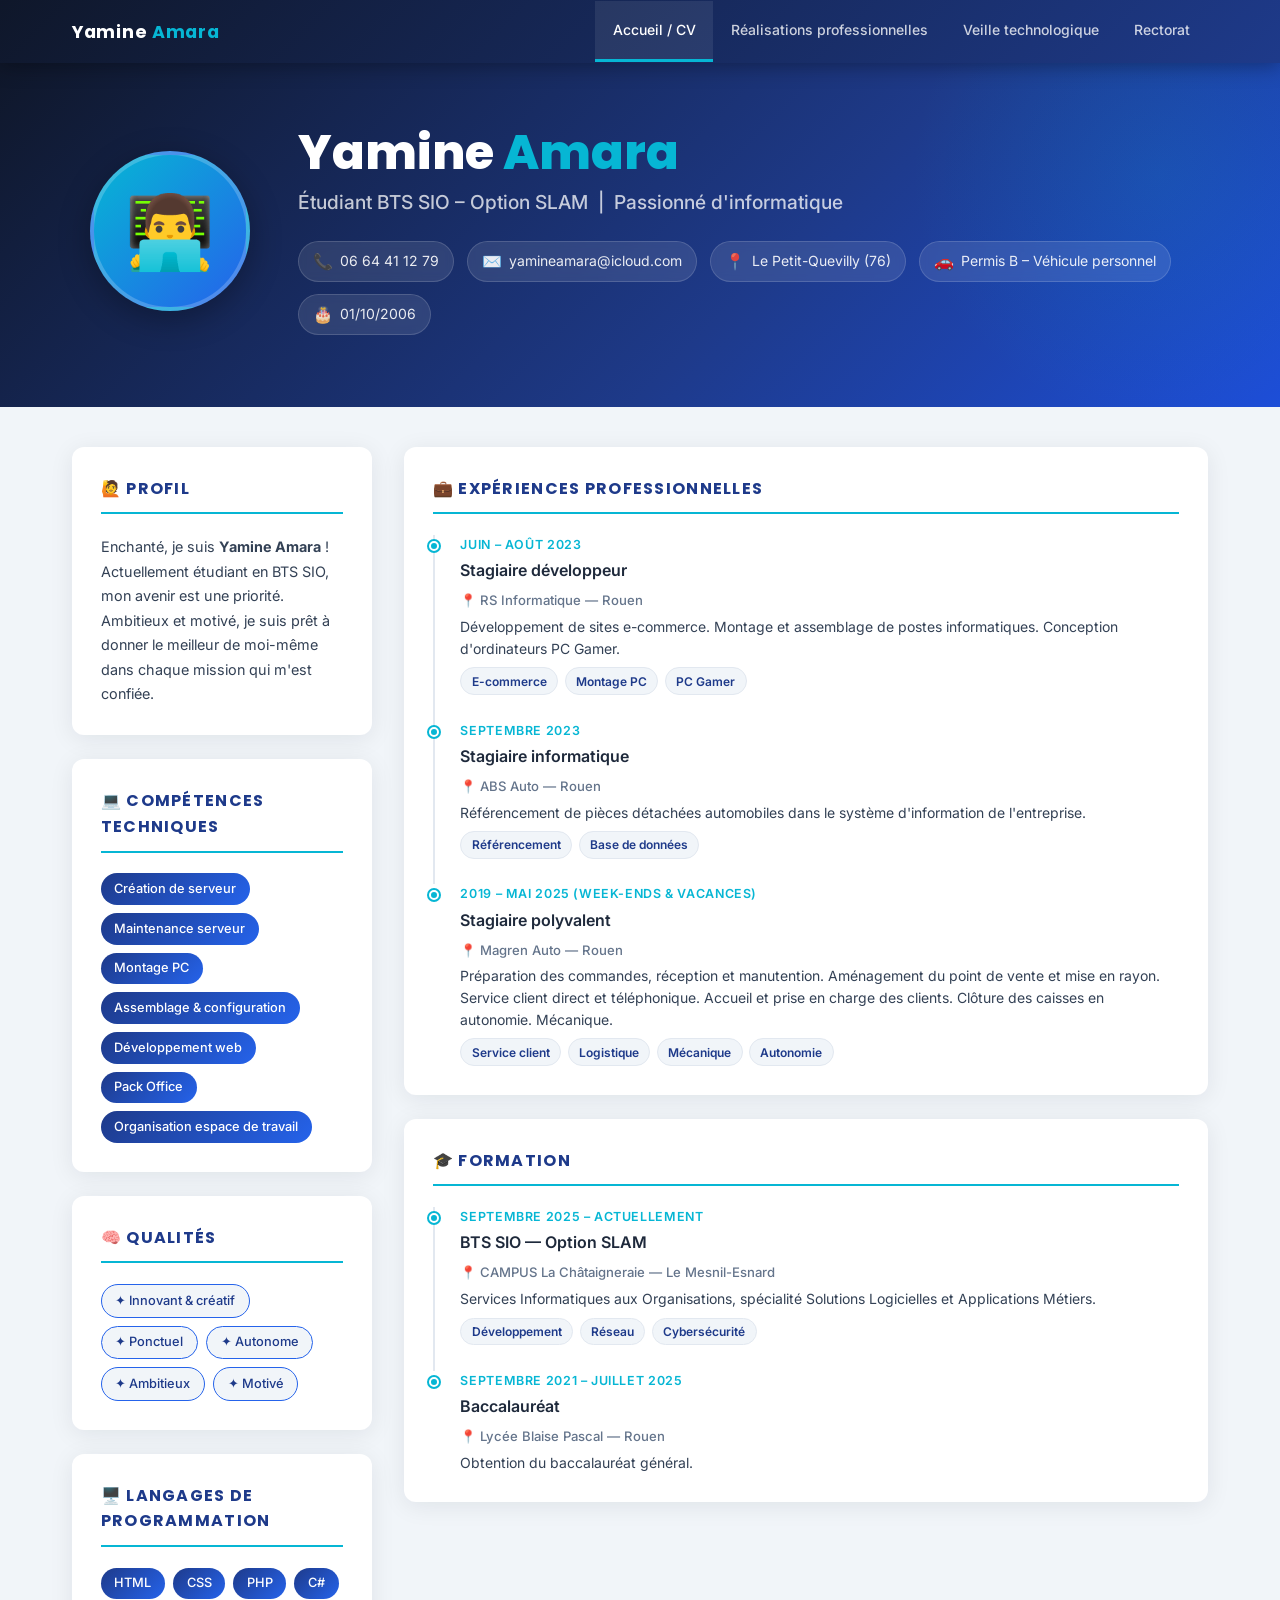
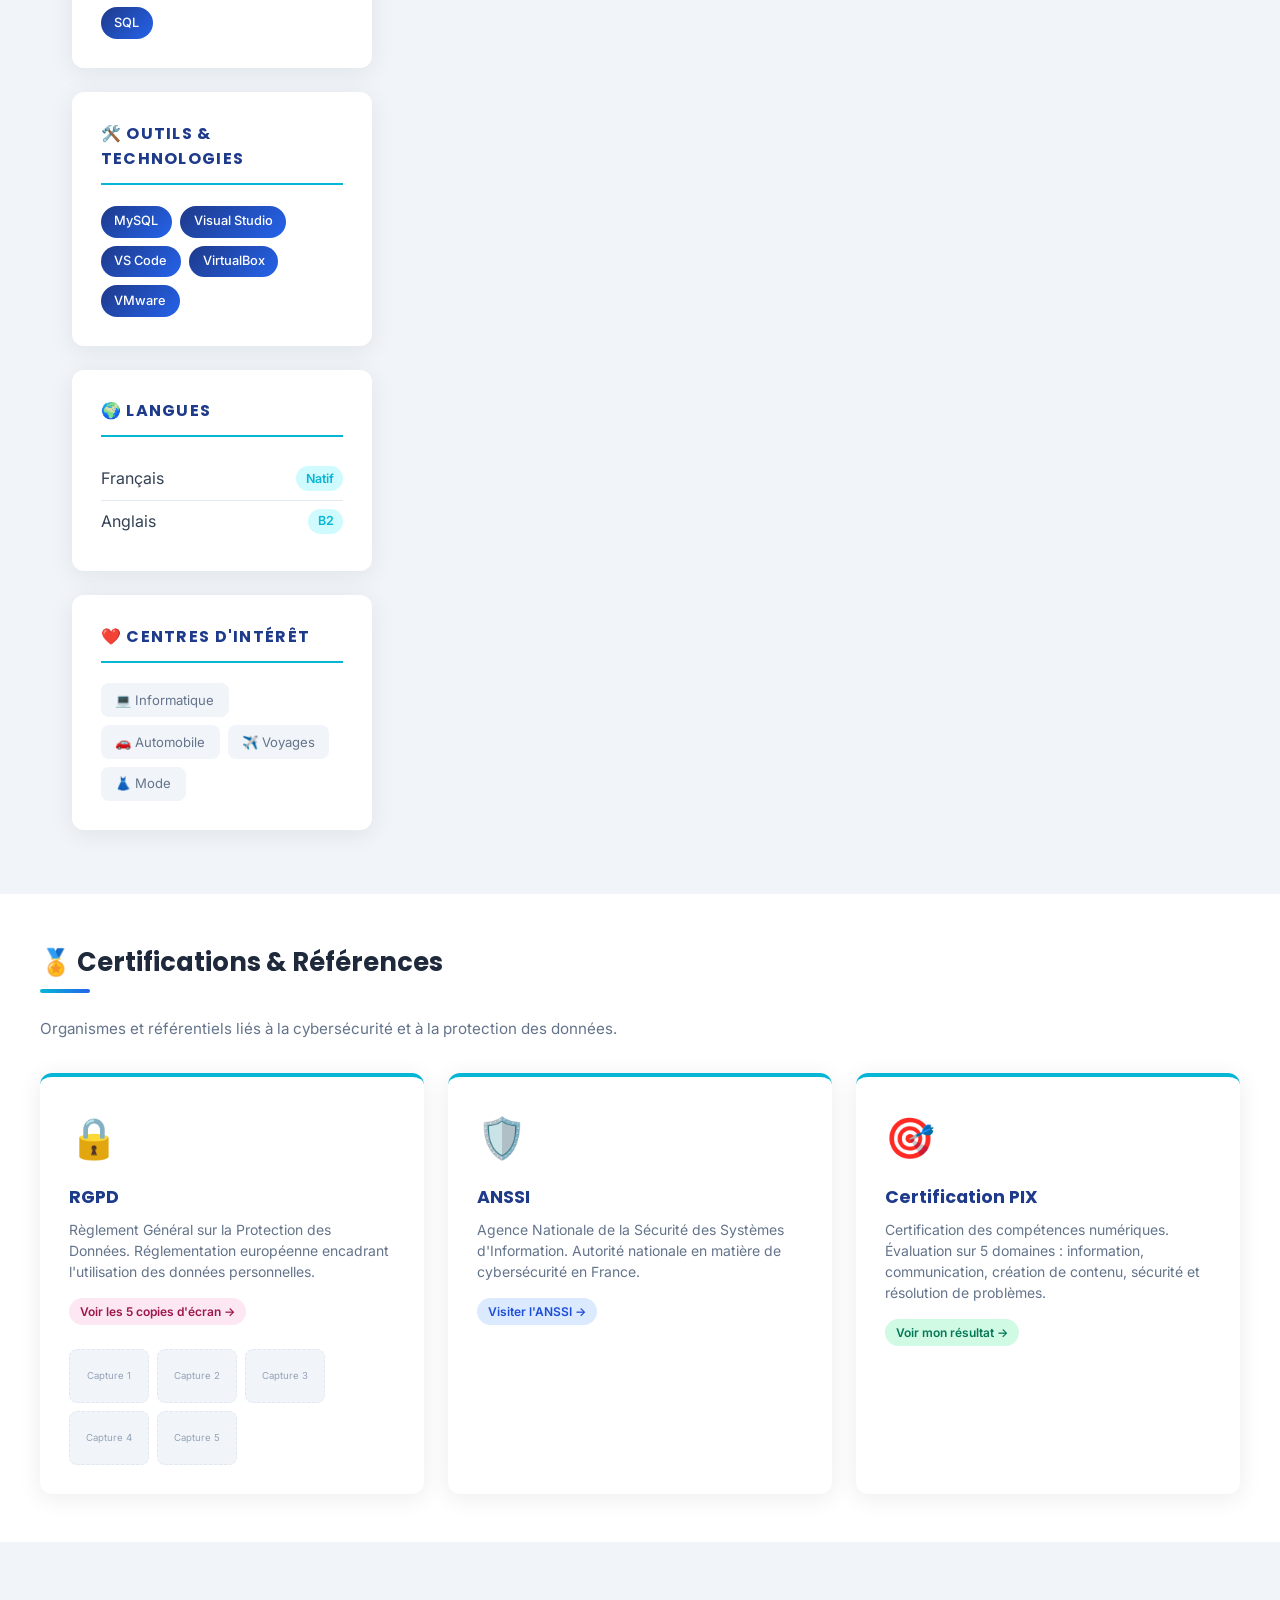
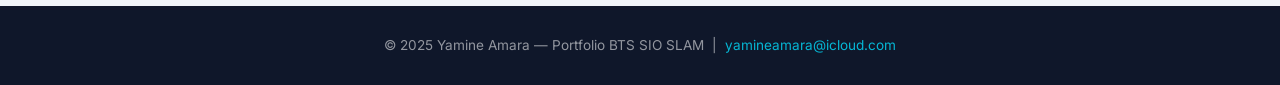
==== index.html @ 0012625f "Add files via upload" ====
<!DOCTYPE html>
<html lang="fr">
<head>
  <meta charset="UTF-8">
  <meta name="viewport" content="width=device-width, initial-scale=1.0">
  <title>Yamine Amara — Portfolio BTS SIO</title>
  <link rel="stylesheet" href="style.css">
</head>
<body>

<!-- ── NAVBAR ── -->
<nav class="navbar">
  <div class="navbar-inner">
    <a href="index.html" class="navbar-brand">Yamine <span>Amara</span></a>
    <ul class="navbar-nav">
      <li><a href="index.html" class="active">Accueil / CV</a></li>
      <li><a href="realisations.html">Réalisations professionnelles</a></li>
      <li><a href="veille.html">Veille technologique</a></li>
      <li><a href="rectorat.html">Rectorat</a></li>
    </ul>
  </div>
</nav>

<!-- ── HERO ── -->
<section class="hero">
  <div class="hero-inner">
    <div class="hero-avatar">👨‍💻</div>
    <div class="hero-info">
      <h1>Yamine <span>Amara</span></h1>
      <p class="hero-subtitle">Étudiant BTS SIO – Option SLAM &nbsp;|&nbsp; Passionné d'informatique</p>
      <div class="hero-contacts">
        <a href="tel:0664411279" class="hero-contact-item">
          <span class="icon">📞</span> 06 64 41 12 79
        </a>
        <a href="mailto:yamineamara@icloud.com" class="hero-contact-item">
          <span class="icon">✉️</span> yamineamara@icloud.com
        </a>
        <span class="hero-contact-item">
          <span class="icon">📍</span> Le Petit-Quevilly (76)
        </span>
        <span class="hero-contact-item">
          <span class="icon">🚗</span> Permis B – Véhicule personnel
        </span>
        <span class="hero-contact-item">
          <span class="icon">🎂</span> 01/10/2006
        </span>
      </div>
    </div>
  </div>
</section>

<!-- ── CV GRID ── -->
<div class="cv-grid">

  <!-- ── COLONNE GAUCHE ── -->
  <aside>

    <!-- Profil -->
    <div class="card">
      <h2 class="card-title">🙋 Profil</h2>
      <p style="font-size:0.9rem;color:var(--text);line-height:1.7;">
        Enchanté, je suis <strong>Yamine Amara</strong> ! Actuellement étudiant en BTS SIO, mon avenir est une priorité. Ambitieux et motivé, je suis prêt à donner le meilleur de moi-même dans chaque mission qui m'est confiée.
      </p>
    </div>

    <!-- Hard Skills -->
    <div class="card">
      <h2 class="card-title">💻 Compétences techniques</h2>
      <div class="skill-list">
        <span class="skill-tag">Création de serveur</span>
        <span class="skill-tag">Maintenance serveur</span>
        <span class="skill-tag">Montage PC</span>
        <span class="skill-tag">Assemblage & configuration</span>
        <span class="skill-tag">Développement web</span>
        <span class="skill-tag">Pack Office</span>
        <span class="skill-tag">Organisation espace de travail</span>
      </div>
    </div>

    <!-- Soft Skills -->
    <div class="card">
      <h2 class="card-title">🧠 Qualités</h2>
      <div class="skill-list">
        <span class="soft-skill-tag">✦ Innovant & créatif</span>
        <span class="soft-skill-tag">✦ Ponctuel</span>
        <span class="soft-skill-tag">✦ Autonome</span>
        <span class="soft-skill-tag">✦ Ambitieux</span>
        <span class="soft-skill-tag">✦ Motivé</span>
      </div>
    </div>

    <!-- Langages -->
    <div class="card">
      <h2 class="card-title">🖥️ Langages de programmation</h2>
      <div class="skill-list">
        <span class="skill-tag">HTML</span>
        <span class="skill-tag">CSS</span>
        <span class="skill-tag">PHP</span>
        <span class="skill-tag">C#</span>
        <span class="skill-tag">SQL</span>
      </div>
    </div>

    <!-- Outils -->
    <div class="card">
      <h2 class="card-title">🛠️ Outils & technologies</h2>
      <div class="skill-list">
        <span class="skill-tag">MySQL</span>
        <span class="skill-tag">Visual Studio</span>
        <span class="skill-tag">VS Code</span>
        <span class="skill-tag">VirtualBox</span>
        <span class="skill-tag">VMware</span>
      </div>
    </div>

    <!-- Langues -->
    <div class="card">
      <h2 class="card-title">🌍 Langues</h2>
      <div class="lang-item">
        <span>Français</span>
        <span class="lang-level">Natif</span>
      </div>
      <div class="lang-item">
        <span>Anglais</span>
        <span class="lang-level">B2</span>
      </div>
    </div>

    <!-- Centres d'intérêt -->
    <div class="card">
      <h2 class="card-title">❤️ Centres d'intérêt</h2>
      <div class="interest-list">
        <span class="interest-tag">💻 Informatique</span>
        <span class="interest-tag">🚗 Automobile</span>
        <span class="interest-tag">✈️ Voyages</span>
        <span class="interest-tag">👗 Mode</span>
      </div>
    </div>

  </aside>

  <!-- ── COLONNE DROITE ── -->
  <main>

    <!-- Expériences -->
    <div class="card">
      <h2 class="card-title">💼 Expériences professionnelles</h2>
      <ul class="timeline">

        <li class="timeline-item">
          <div class="timeline-date">Juin – Août 2023</div>
          <div class="timeline-title">Stagiaire développeur</div>
          <div class="timeline-company">📍 RS Informatique — Rouen</div>
          <p class="timeline-desc">
            Développement de sites e-commerce. Montage et assemblage de postes informatiques. Conception d'ordinateurs PC Gamer.
          </p>
          <div class="timeline-tags">
            <span class="tag">E-commerce</span>
            <span class="tag">Montage PC</span>
            <span class="tag">PC Gamer</span>
          </div>
        </li>

        <li class="timeline-item">
          <div class="timeline-date">Septembre 2023</div>
          <div class="timeline-title">Stagiaire informatique</div>
          <div class="timeline-company">📍 ABS Auto — Rouen</div>
          <p class="timeline-desc">
            Référencement de pièces détachées automobiles dans le système d'information de l'entreprise.
          </p>
          <div class="timeline-tags">
            <span class="tag">Référencement</span>
            <span class="tag">Base de données</span>
          </div>
        </li>

        <li class="timeline-item">
          <div class="timeline-date">2019 – Mai 2025 (week-ends & vacances)</div>
          <div class="timeline-title">Stagiaire polyvalent</div>
          <div class="timeline-company">📍 Magren Auto — Rouen</div>
          <p class="timeline-desc">
            Préparation des commandes, réception et manutention. Aménagement du point de vente et mise en rayon. Service client direct et téléphonique. Accueil et prise en charge des clients. Clôture des caisses en autonomie. Mécanique.
          </p>
          <div class="timeline-tags">
            <span class="tag">Service client</span>
            <span class="tag">Logistique</span>
            <span class="tag">Mécanique</span>
            <span class="tag">Autonomie</span>
          </div>
        </li>

      </ul>
    </div>

    <!-- Formation -->
    <div class="card">
      <h2 class="card-title">🎓 Formation</h2>
      <ul class="timeline">

        <li class="timeline-item">
          <div class="timeline-date">Septembre 2025 – Actuellement</div>
          <div class="timeline-title">BTS SIO — Option SLAM</div>
          <div class="timeline-company">📍 CAMPUS La Châtaigneraie — Le Mesnil-Esnard</div>
          <p class="timeline-desc">
            Services Informatiques aux Organisations, spécialité Solutions Logicielles et Applications Métiers.
          </p>
          <div class="timeline-tags">
            <span class="tag">Développement</span>
            <span class="tag">Réseau</span>
            <span class="tag">Cybersécurité</span>
          </div>
        </li>

        <li class="timeline-item">
          <div class="timeline-date">Septembre 2021 – Juillet 2025</div>
          <div class="timeline-title">Baccalauréat</div>
          <div class="timeline-company">📍 Lycée Blaise Pascal — Rouen</div>
          <p class="timeline-desc">Obtention du baccalauréat général.</p>
        </li>

      </ul>
    </div>

  </main>

</div>

<!-- ── CERTIFICATIONS ── -->
<section style="background:var(--white);padding:3rem 2rem;">
  <div style="max-width:1200px;margin:0 auto;">
    <h2 class="section-title">🏅 Certifications & Références</h2>
    <div class="section-divider"></div>
    <p class="section-subtitle">Organismes et référentiels liés à la cybersécurité et à la protection des données.</p>

    <div class="cert-grid">

      <!-- RGPD -->
      <a href="rgpd-preuves.html" class="cert-card">
        <div class="cert-icon">🔒</div>
        <h3>RGPD</h3>
        <p>Règlement Général sur la Protection des Données. Réglementation européenne encadrant l'utilisation des données personnelles.</p>
        <div style="margin-top:1rem;">
          <span class="badge badge-b3" style="margin-bottom:0.5rem;display:inline-block;">Voir les 5 copies d'écran →</span>
        </div>
        <div class="cert-screenshots">
          <div class="cert-screenshot-placeholder">Capture 1</div>
          <div class="cert-screenshot-placeholder">Capture 2</div>
          <div class="cert-screenshot-placeholder">Capture 3</div>
          <div class="cert-screenshot-placeholder">Capture 4</div>
          <div class="cert-screenshot-placeholder">Capture 5</div>
        </div>
      </a>

      <!-- ANSSI -->
      <a href="https://www.ssi.gouv.fr" target="_blank" rel="noopener" class="cert-card">
        <div class="cert-icon">🛡️</div>
        <h3>ANSSI</h3>
        <p>Agence Nationale de la Sécurité des Systèmes d'Information. Autorité nationale en matière de cybersécurité en France.</p>
        <div style="margin-top:1rem;">
          <span class="badge badge-primary">Visiter l'ANSSI →</span>
        </div>
      </a>

      <!-- PIX -->
      <a href="pix-resultat.html" class="cert-card">
        <div class="cert-icon">🎯</div>
        <h3>Certification PIX</h3>
        <p>Certification des compétences numériques. Évaluation sur 5 domaines : information, communication, création de contenu, sécurité et résolution de problèmes.</p>
        <div style="margin-top:1rem;">
          <span class="badge badge-success">Voir mon résultat →</span>
        </div>
      </a>

    </div>
  </div>
</section>

<!-- ── FOOTER ── -->
<footer>
  <p>© 2025 Yamine Amara — Portfolio BTS SIO SLAM &nbsp;|&nbsp; <a href="mailto:yamineamara@icloud.com">yamineamara@icloud.com</a></p>
</footer>

</body>
</html>
---- style.css ----
@import url('https://fonts.googleapis.com/css2?family=Inter:wght@300;400;500;600;700&family=Poppins:wght@600;700;800&display=swap');

:root {
  --primary: #1e3a8a;
  --primary-light: #2563eb;
  --accent: #06b6d4;
  --dark: #0f172a;
  --dark-2: #1e293b;
  --light: #f1f5f9;
  --light-2: #e2e8f0;
  --white: #ffffff;
  --gray: #64748b;
  --text: #334155;
  --text-light: #94a3b8;
  --border: #e2e8f0;
  --success: #10b981;
  --warning: #f59e0b;
  --danger: #ef4444;
  --shadow: 0 4px 24px rgba(15,23,42,0.08);
  --shadow-lg: 0 8px 40px rgba(15,23,42,0.14);
  --radius: 12px;
  --radius-sm: 8px;
}

*, *::before, *::after { margin: 0; padding: 0; box-sizing: border-box; }

html { scroll-behavior: smooth; }

body {
  font-family: 'Inter', -apple-system, BlinkMacSystemFont, sans-serif;
  color: var(--text);
  background: var(--light);
  line-height: 1.6;
  min-height: 100vh;
}

/* ── NAVBAR ── */
.navbar {
  background: linear-gradient(135deg, var(--dark) 0%, var(--primary) 100%);
  position: sticky;
  top: 0;
  z-index: 100;
  box-shadow: 0 2px 20px rgba(0,0,0,0.35);
}
.navbar-inner {
  max-width: 1200px;
  margin: 0 auto;
  display: flex;
  align-items: center;
  justify-content: space-between;
  padding: 0 2rem;
}
.navbar-brand {
  color: #fff;
  font-family: 'Poppins', sans-serif;
  font-size: 1.1rem;
  font-weight: 700;
  text-decoration: none;
  padding: 1.1rem 0;
  letter-spacing: 0.04em;
  white-space: nowrap;
}
.navbar-brand span { color: var(--accent); }
.navbar-nav {
  display: flex;
  list-style: none;
  gap: 0;
}
.navbar-nav a {
  display: block;
  color: rgba(255,255,255,0.78);
  text-decoration: none;
  padding: 1.1rem 1.1rem;
  font-size: 0.875rem;
  font-weight: 500;
  transition: all 0.25s;
  border-bottom: 3px solid transparent;
}
.navbar-nav a:hover, .navbar-nav a.active {
  color: #fff;
  background: rgba(255,255,255,0.08);
  border-bottom-color: var(--accent);
}

/* ── PAGE HEADER ── */
.page-header {
  background: linear-gradient(135deg, var(--dark) 0%, var(--primary) 100%);
  color: #fff;
  padding: 3.5rem 2rem 3rem;
  text-align: center;
}
.page-header h1 {
  font-family: 'Poppins', sans-serif;
  font-size: 2.4rem;
  font-weight: 700;
  margin-bottom: 0.5rem;
}
.page-header p { color: rgba(255,255,255,0.7); font-size: 1.05rem; }

/* ── HERO (CV page) ── */
.hero {
  background: linear-gradient(135deg, var(--dark) 0%, var(--primary) 60%, #1d4ed8 100%);
  color: #fff;
  padding: 4rem 2rem 4.5rem;
  position: relative;
  overflow: hidden;
}
.hero::before {
  content: '';
  position: absolute;
  top: -40%;
  right: -10%;
  width: 500px;
  height: 500px;
  background: radial-gradient(circle, rgba(6,182,212,0.12) 0%, transparent 70%);
  border-radius: 50%;
}
.hero-inner {
  max-width: 1100px;
  margin: 0 auto;
  display: flex;
  align-items: center;
  gap: 3rem;
}
.hero-avatar {
  flex-shrink: 0;
  width: 160px;
  height: 160px;
  border-radius: 50%;
  background: linear-gradient(135deg, var(--accent), var(--primary-light));
  display: flex;
  align-items: center;
  justify-content: center;
  font-size: 4.5rem;
  border: 4px solid rgba(255,255,255,0.2);
  box-shadow: 0 8px 32px rgba(0,0,0,0.3);
}
.hero-info h1 {
  font-family: 'Poppins', sans-serif;
  font-size: 3rem;
  font-weight: 800;
  line-height: 1.1;
  margin-bottom: 0.4rem;
}
.hero-info h1 span { color: var(--accent); }
.hero-subtitle {
  font-size: 1.2rem;
  color: rgba(255,255,255,0.75);
  margin-bottom: 1.5rem;
  font-weight: 500;
}
.hero-contacts {
  display: flex;
  flex-wrap: wrap;
  gap: 0.8rem;
}
.hero-contact-item {
  display: flex;
  align-items: center;
  gap: 0.4rem;
  background: rgba(255,255,255,0.1);
  backdrop-filter: blur(4px);
  border: 1px solid rgba(255,255,255,0.15);
  padding: 0.4rem 0.9rem;
  border-radius: 50px;
  font-size: 0.875rem;
  color: rgba(255,255,255,0.9);
  text-decoration: none;
  transition: background 0.2s;
}
.hero-contact-item:hover { background: rgba(255,255,255,0.18); }
.hero-contact-item .icon { font-size: 1rem; }

/* ── LAYOUT ── */
.container { max-width: 1200px; margin: 0 auto; padding: 0 2rem; }
.section { padding: 3rem 0; }

.cv-grid {
  display: grid;
  grid-template-columns: 300px 1fr;
  gap: 2rem;
  max-width: 1200px;
  margin: 0 auto;
  padding: 2.5rem 2rem;
  align-items: start;
}

/* ── CARDS ── */
.card {
  background: var(--white);
  border-radius: var(--radius);
  padding: 1.8rem;
  box-shadow: var(--shadow);
  margin-bottom: 1.5rem;
}
.card-title {
  font-family: 'Poppins', sans-serif;
  font-size: 1rem;
  font-weight: 700;
  text-transform: uppercase;
  letter-spacing: 0.08em;
  color: var(--primary);
  margin-bottom: 1.3rem;
  padding-bottom: 0.7rem;
  border-bottom: 2px solid var(--accent);
  display: flex;
  align-items: center;
  gap: 0.5rem;
}

/* ── TIMELINE ── */
.timeline { list-style: none; }
.timeline-item {
  position: relative;
  padding-left: 1.6rem;
  padding-bottom: 1.6rem;
  border-left: 2px solid var(--light-2);
}
.timeline-item:last-child { border-left-color: transparent; padding-bottom: 0; }
.timeline-item::before {
  content: '';
  position: absolute;
  left: -6px;
  top: 6px;
  width: 10px;
  height: 10px;
  border-radius: 50%;
  background: var(--accent);
  border: 2px solid var(--white);
  box-shadow: 0 0 0 2px var(--accent);
}
.timeline-date {
  font-size: 0.78rem;
  font-weight: 600;
  color: var(--accent);
  text-transform: uppercase;
  letter-spacing: 0.05em;
  margin-bottom: 0.2rem;
}
.timeline-company {
  font-size: 0.82rem;
  color: var(--gray);
  margin-bottom: 0.3rem;
  font-weight: 500;
}
.timeline-title {
  font-weight: 600;
  font-size: 1rem;
  color: var(--dark-2);
  margin-bottom: 0.4rem;
}
.timeline-desc {
  font-size: 0.875rem;
  color: var(--text);
  line-height: 1.55;
}
.timeline-tags {
  display: flex;
  flex-wrap: wrap;
  gap: 0.4rem;
  margin-top: 0.5rem;
}

/* ── TAGS & BADGES ── */
.tag {
  background: var(--light);
  color: var(--primary);
  font-size: 0.75rem;
  font-weight: 600;
  padding: 0.2rem 0.65rem;
  border-radius: 50px;
  border: 1px solid var(--light-2);
}
.badge {
  display: inline-block;
  padding: 0.25rem 0.7rem;
  border-radius: 50px;
  font-size: 0.75rem;
  font-weight: 600;
}
.badge-b1 { background: #dbeafe; color: #1e40af; }
.badge-b2 { background: #d1fae5; color: #065f46; }
.badge-b3 { background: #fce7f3; color: #9d174d; }
.badge-primary { background: #dbeafe; color: #1d4ed8; }
.badge-accent { background: #cffafe; color: #0e7490; }
.badge-success { background: #d1fae5; color: #047857; }
.badge-warning { background: #fef3c7; color: #92400e; }

/* ── SKILLS ── */
.skill-list { display: flex; flex-wrap: wrap; gap: 0.5rem; }
.skill-tag {
  background: linear-gradient(135deg, var(--primary) 0%, var(--primary-light) 100%);
  color: #fff;
  font-size: 0.8rem;
  font-weight: 500;
  padding: 0.35rem 0.85rem;
  border-radius: 50px;
}
.soft-skill-tag {
  background: var(--light);
  color: var(--primary);
  font-size: 0.8rem;
  font-weight: 500;
  padding: 0.35rem 0.85rem;
  border-radius: 50px;
  border: 1.5px solid var(--primary-light);
}
.lang-item {
  display: flex;
  justify-content: space-between;
  align-items: center;
  padding: 0.5rem 0;
  border-bottom: 1px solid var(--light-2);
}
.lang-item:last-child { border-bottom: none; }
.lang-level {
  font-size: 0.78rem;
  font-weight: 600;
  color: var(--accent);
  background: #cffafe;
  padding: 0.15rem 0.6rem;
  border-radius: 50px;
}
.interest-list { display: flex; flex-wrap: wrap; gap: 0.5rem; }
.interest-tag {
  background: var(--light);
  color: var(--gray);
  font-size: 0.82rem;
  padding: 0.4rem 0.9rem;
  border-radius: var(--radius-sm);
  display: flex;
  align-items: center;
  gap: 0.35rem;
}

/* ── CERTIFICATIONS ── */
.cert-grid {
  display: grid;
  grid-template-columns: repeat(auto-fit, minmax(260px, 1fr));
  gap: 1.5rem;
  margin-top: 2rem;
}
.cert-card {
  background: var(--white);
  border-radius: var(--radius);
  padding: 1.8rem;
  box-shadow: var(--shadow);
  border-top: 4px solid var(--accent);
  text-decoration: none;
  color: inherit;
  transition: transform 0.2s, box-shadow 0.2s;
  display: block;
}
.cert-card:hover { transform: translateY(-4px); box-shadow: var(--shadow-lg); }
.cert-icon { font-size: 2.5rem; margin-bottom: 0.8rem; }
.cert-card h3 {
  font-family: 'Poppins', sans-serif;
  font-size: 1.1rem;
  color: var(--primary);
  margin-bottom: 0.5rem;
}
.cert-card p { font-size: 0.875rem; color: var(--gray); line-height: 1.5; }
.cert-screenshots {
  display: flex;
  flex-wrap: wrap;
  gap: 0.5rem;
  margin-top: 1rem;
}
.cert-screenshot-placeholder {
  width: 80px;
  height: 54px;
  background: var(--light);
  border: 1.5px dashed var(--light-2);
  border-radius: var(--radius-sm);
  display: flex;
  align-items: center;
  justify-content: center;
  font-size: 0.6rem;
  color: var(--text-light);
  text-align: center;
  cursor: pointer;
}

/* ── RÉALISATIONS TABLE ── */
.rp-table-wrapper {
  background: var(--white);
  border-radius: var(--radius);
  box-shadow: var(--shadow);
  overflow: hidden;
  margin-top: 2rem;
}
.rp-table {
  width: 100%;
  border-collapse: collapse;
}
.rp-table thead {
  background: linear-gradient(135deg, var(--dark) 0%, var(--primary) 100%);
  color: #fff;
}
.rp-table th {
  padding: 1rem 1.2rem;
  text-align: left;
  font-size: 0.82rem;
  font-weight: 600;
  text-transform: uppercase;
  letter-spacing: 0.06em;
}
.rp-table td {
  padding: 1rem 1.2rem;
  border-bottom: 1px solid var(--light-2);
  font-size: 0.9rem;
  vertical-align: middle;
}
.rp-table tbody tr:last-child td { border-bottom: none; }
.rp-table tbody tr:hover { background: var(--light); }
.rp-name { font-weight: 600; color: var(--dark-2); }
.rp-link {
  display: inline-flex;
  align-items: center;
  gap: 0.35rem;
  background: var(--primary);
  color: #fff;
  text-decoration: none;
  padding: 0.35rem 0.9rem;
  border-radius: 50px;
  font-size: 0.8rem;
  font-weight: 500;
  transition: background 0.2s;
}
.rp-link:hover { background: var(--primary-light); }
.comp-badges { display: flex; flex-wrap: wrap; gap: 0.35rem; }

/* ── RP DETAIL PAGE ── */
.rp-detail-header {
  background: linear-gradient(135deg, var(--dark) 0%, var(--primary) 100%);
  color: #fff;
  padding: 3rem 2rem;
}
.rp-detail-header .container { max-width: 1100px; }
.rp-detail-header h1 {
  font-family: 'Poppins', sans-serif;
  font-size: 2rem;
  margin-bottom: 0.5rem;
}
.rp-detail-header p { color: rgba(255,255,255,0.7); }
.rp-comp-row { display: flex; flex-wrap: wrap; gap: 0.5rem; margin-top: 1rem; }

.detail-grid {
  display: grid;
  grid-template-columns: 1fr 340px;
  gap: 2rem;
  max-width: 1100px;
  margin: 2rem auto;
  padding: 0 2rem;
  align-items: start;
}

.env-grid {
  display: grid;
  grid-template-columns: repeat(auto-fit, minmax(140px, 1fr));
  gap: 0.8rem;
  margin-top: 0.8rem;
}
.env-item {
  background: var(--light);
  border-radius: var(--radius-sm);
  padding: 0.7rem 0.9rem;
  display: flex;
  align-items: center;
  gap: 0.5rem;
  font-size: 0.85rem;
  font-weight: 500;
  color: var(--text);
}

.proof-grid {
  display: grid;
  grid-template-columns: repeat(auto-fill, minmax(220px, 1fr));
  gap: 1rem;
  margin-top: 1rem;
}
.proof-placeholder {
  background: var(--light);
  border: 2px dashed var(--light-2);
  border-radius: var(--radius-sm);
  padding: 1.5rem;
  text-align: center;
  color: var(--text-light);
  font-size: 0.85rem;
  min-height: 140px;
  display: flex;
  flex-direction: column;
  align-items: center;
  justify-content: center;
  gap: 0.4rem;
}
.proof-placeholder .proof-icon { font-size: 2rem; opacity: 0.4; }
.proof-link {
  display: flex;
  align-items: center;
  gap: 0.5rem;
  background: var(--light);
  border: 1.5px solid var(--light-2);
  border-radius: var(--radius-sm);
  padding: 0.7rem 1rem;
  text-decoration: none;
  color: var(--primary);
  font-size: 0.875rem;
  font-weight: 500;
  transition: background 0.2s, border-color 0.2s;
}
.proof-link:hover { background: #dbeafe; border-color: var(--primary-light); }

/* ── VEILLE ── */
.veille-tools-grid {
  display: grid;
  grid-template-columns: repeat(auto-fit, minmax(240px, 1fr));
  gap: 1.5rem;
  margin-top: 1.5rem;
}
.tool-card {
  background: var(--white);
  border-radius: var(--radius);
  padding: 1.5rem;
  box-shadow: var(--shadow);
  border-left: 4px solid var(--accent);
  text-decoration: none;
  color: inherit;
  display: block;
  transition: transform 0.2s;
}
.tool-card:hover { transform: translateY(-3px); }
.tool-card h3 { font-size: 1.05rem; color: var(--primary); margin-bottom: 0.4rem; }
.tool-card p { font-size: 0.85rem; color: var(--gray); }
.tool-new { border-left-color: var(--warning); }

.news-section { margin-bottom: 2.5rem; }
.news-month-title {
  font-family: 'Poppins', sans-serif;
  font-size: 1.1rem;
  font-weight: 700;
  color: var(--primary);
  margin-bottom: 1rem;
  padding-left: 1rem;
  border-left: 4px solid var(--accent);
}
.news-card {
  background: var(--white);
  border-radius: var(--radius);
  padding: 1.3rem 1.5rem;
  box-shadow: var(--shadow);
  margin-bottom: 1rem;
  display: flex;
  gap: 1rem;
  align-items: flex-start;
  text-decoration: none;
  color: inherit;
  transition: transform 0.2s;
}
.news-card:hover { transform: translateX(4px); }
.news-date-badge {
  background: var(--primary);
  color: #fff;
  border-radius: var(--radius-sm);
  padding: 0.4rem 0.7rem;
  font-size: 0.78rem;
  font-weight: 600;
  flex-shrink: 0;
  text-align: center;
  min-width: 60px;
}
.news-content h4 { font-size: 0.95rem; color: var(--dark-2); margin-bottom: 0.3rem; }
.news-content p { font-size: 0.83rem; color: var(--gray); }
.news-source { font-size: 0.75rem; color: var(--accent); font-weight: 600; margin-top: 0.3rem; }

.mise-en-oeuvre {
  background: linear-gradient(135deg, var(--primary) 0%, var(--primary-light) 100%);
  color: #fff;
  border-radius: var(--radius);
  padding: 2rem;
  margin-top: 2rem;
}
.mise-en-oeuvre h3 { font-size: 1.1rem; margin-bottom: 0.8rem; }
.mise-en-oeuvre p { opacity: 0.85; font-size: 0.9rem; line-height: 1.6; }

/* ── RECTORAT ── */
.rectorat-grid {
  display: grid;
  grid-template-columns: repeat(auto-fit, minmax(280px, 1fr));
  gap: 1.5rem;
  margin-top: 2rem;
}
.rectorat-card {
  background: var(--white);
  border-radius: var(--radius);
  padding: 2rem;
  box-shadow: var(--shadow);
  text-align: center;
}
.rectorat-card .doc-icon { font-size: 3rem; margin-bottom: 1rem; }
.rectorat-card h3 { font-size: 1.05rem; color: var(--dark-2); margin-bottom: 0.5rem; }
.rectorat-card p { font-size: 0.85rem; color: var(--gray); margin-bottom: 1.2rem; }
.btn {
  display: inline-flex;
  align-items: center;
  gap: 0.4rem;
  padding: 0.6rem 1.4rem;
  border-radius: 50px;
  font-size: 0.875rem;
  font-weight: 600;
  text-decoration: none;
  transition: all 0.2s;
  cursor: pointer;
  border: none;
}
.btn-primary { background: var(--primary); color: #fff; }
.btn-primary:hover { background: var(--primary-light); }
.btn-outline { background: transparent; color: var(--primary); border: 2px solid var(--primary); }
.btn-outline:hover { background: var(--primary); color: #fff; }
.attestation-placeholder {
  background: var(--light);
  border: 2px dashed var(--light-2);
  border-radius: var(--radius-sm);
  min-height: 180px;
  display: flex;
  flex-direction: column;
  align-items: center;
  justify-content: center;
  color: var(--text-light);
  font-size: 0.85rem;
  gap: 0.5rem;
  margin-top: 1rem;
}

/* ── SECTION TITLE ── */
.section-title {
  font-family: 'Poppins', sans-serif;
  font-size: 1.6rem;
  font-weight: 700;
  color: var(--dark-2);
  margin-bottom: 0.4rem;
}
.section-subtitle { color: var(--gray); font-size: 0.95rem; margin-bottom: 2rem; }
.section-divider {
  width: 50px;
  height: 4px;
  background: linear-gradient(90deg, var(--accent), var(--primary-light));
  border-radius: 2px;
  margin-bottom: 1.5rem;
}

/* ── FOOTER ── */
footer {
  background: var(--dark);
  color: rgba(255,255,255,0.55);
  text-align: center;
  padding: 1.8rem 2rem;
  font-size: 0.85rem;
  margin-top: 4rem;
}
footer a { color: var(--accent); text-decoration: none; }

/* ── RESPONSIVE ── */
@media (max-width: 900px) {
  .cv-grid { grid-template-columns: 1fr; }
  .detail-grid { grid-template-columns: 1fr; }
  .hero-inner { flex-direction: column; text-align: center; }
  .hero-contacts { justify-content: center; }
  .hero-info h1 { font-size: 2.2rem; }
}
@media (max-width: 640px) {
  .navbar-inner { flex-direction: column; padding: 0 1rem; }
  .navbar-brand { padding: 0.8rem 0 0; }
  .navbar-nav { flex-wrap: wrap; justify-content: center; padding-bottom: 0.4rem; }
  .navbar-nav a { padding: 0.6rem 0.7rem; font-size: 0.8rem; }
  .hero { padding: 2.5rem 1rem; }
  .rp-table { font-size: 0.82rem; }
  .rp-table th, .rp-table td { padding: 0.7rem 0.8rem; }
}
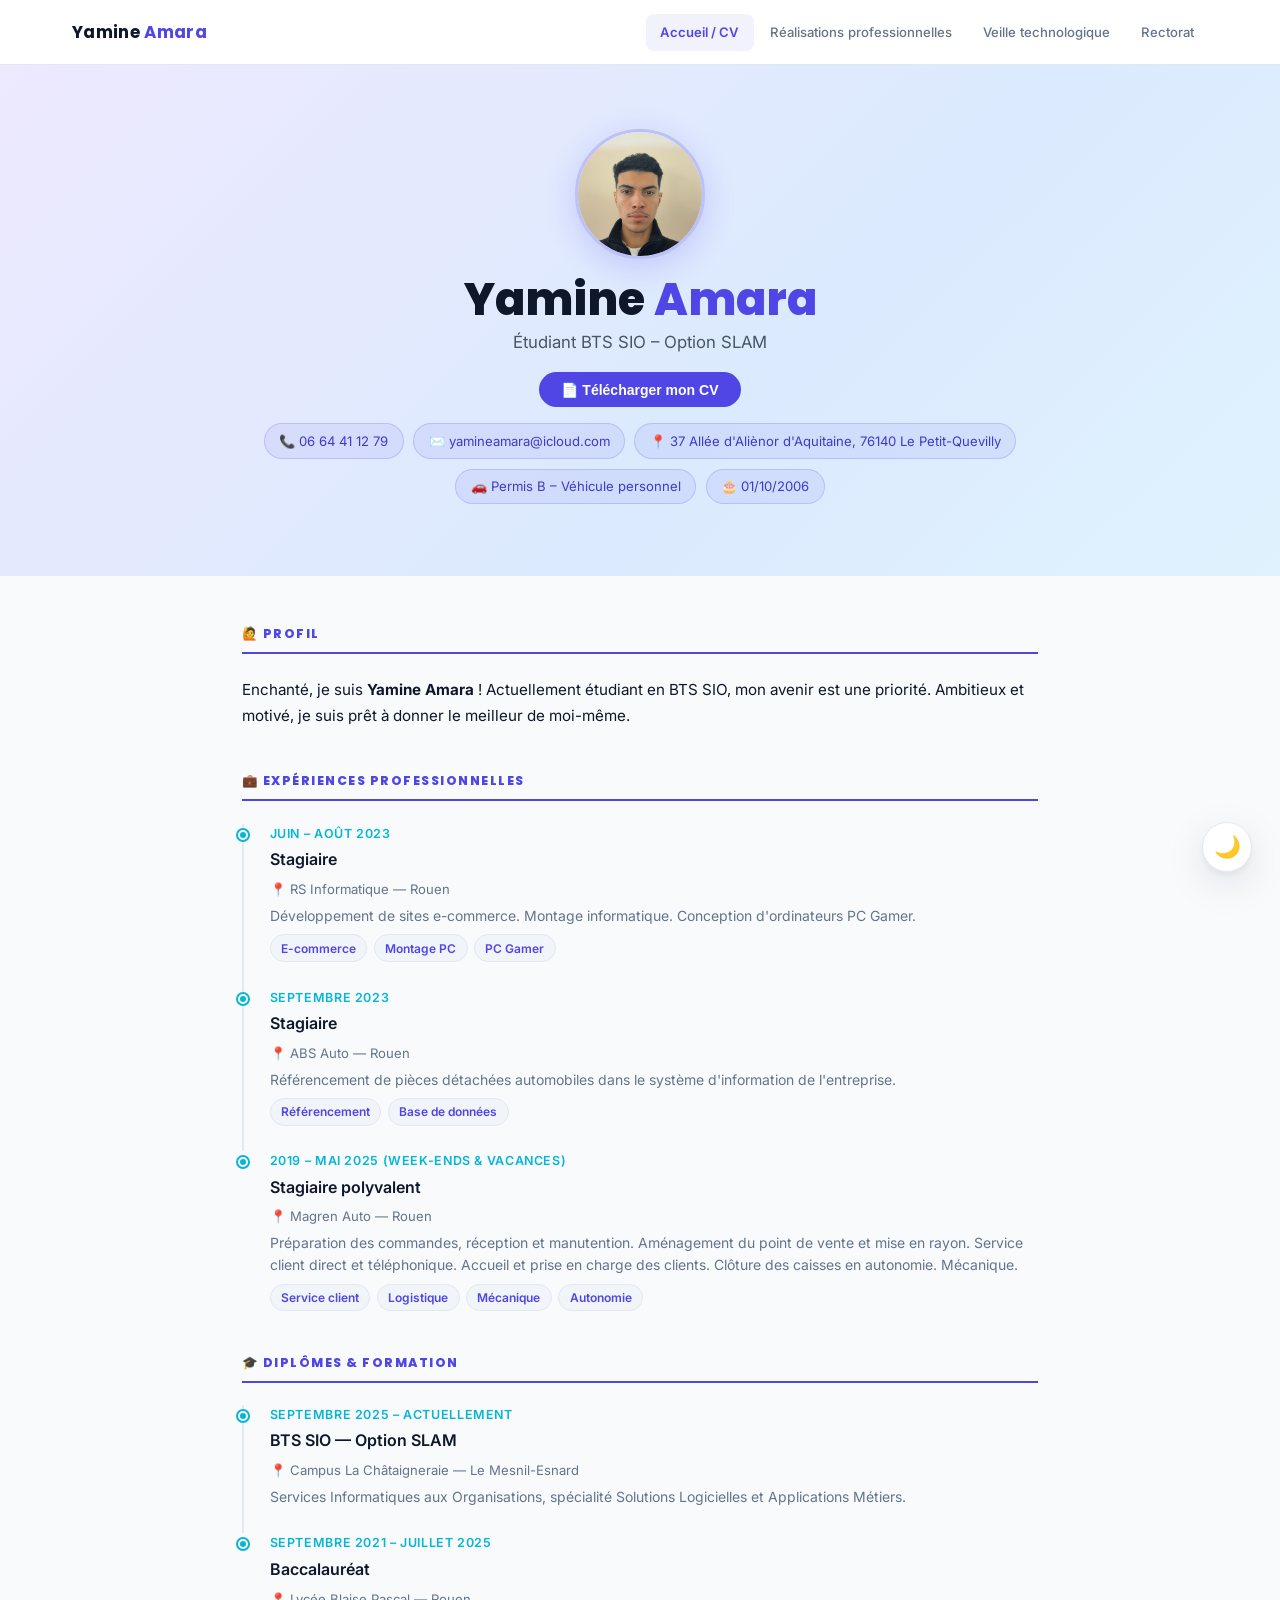
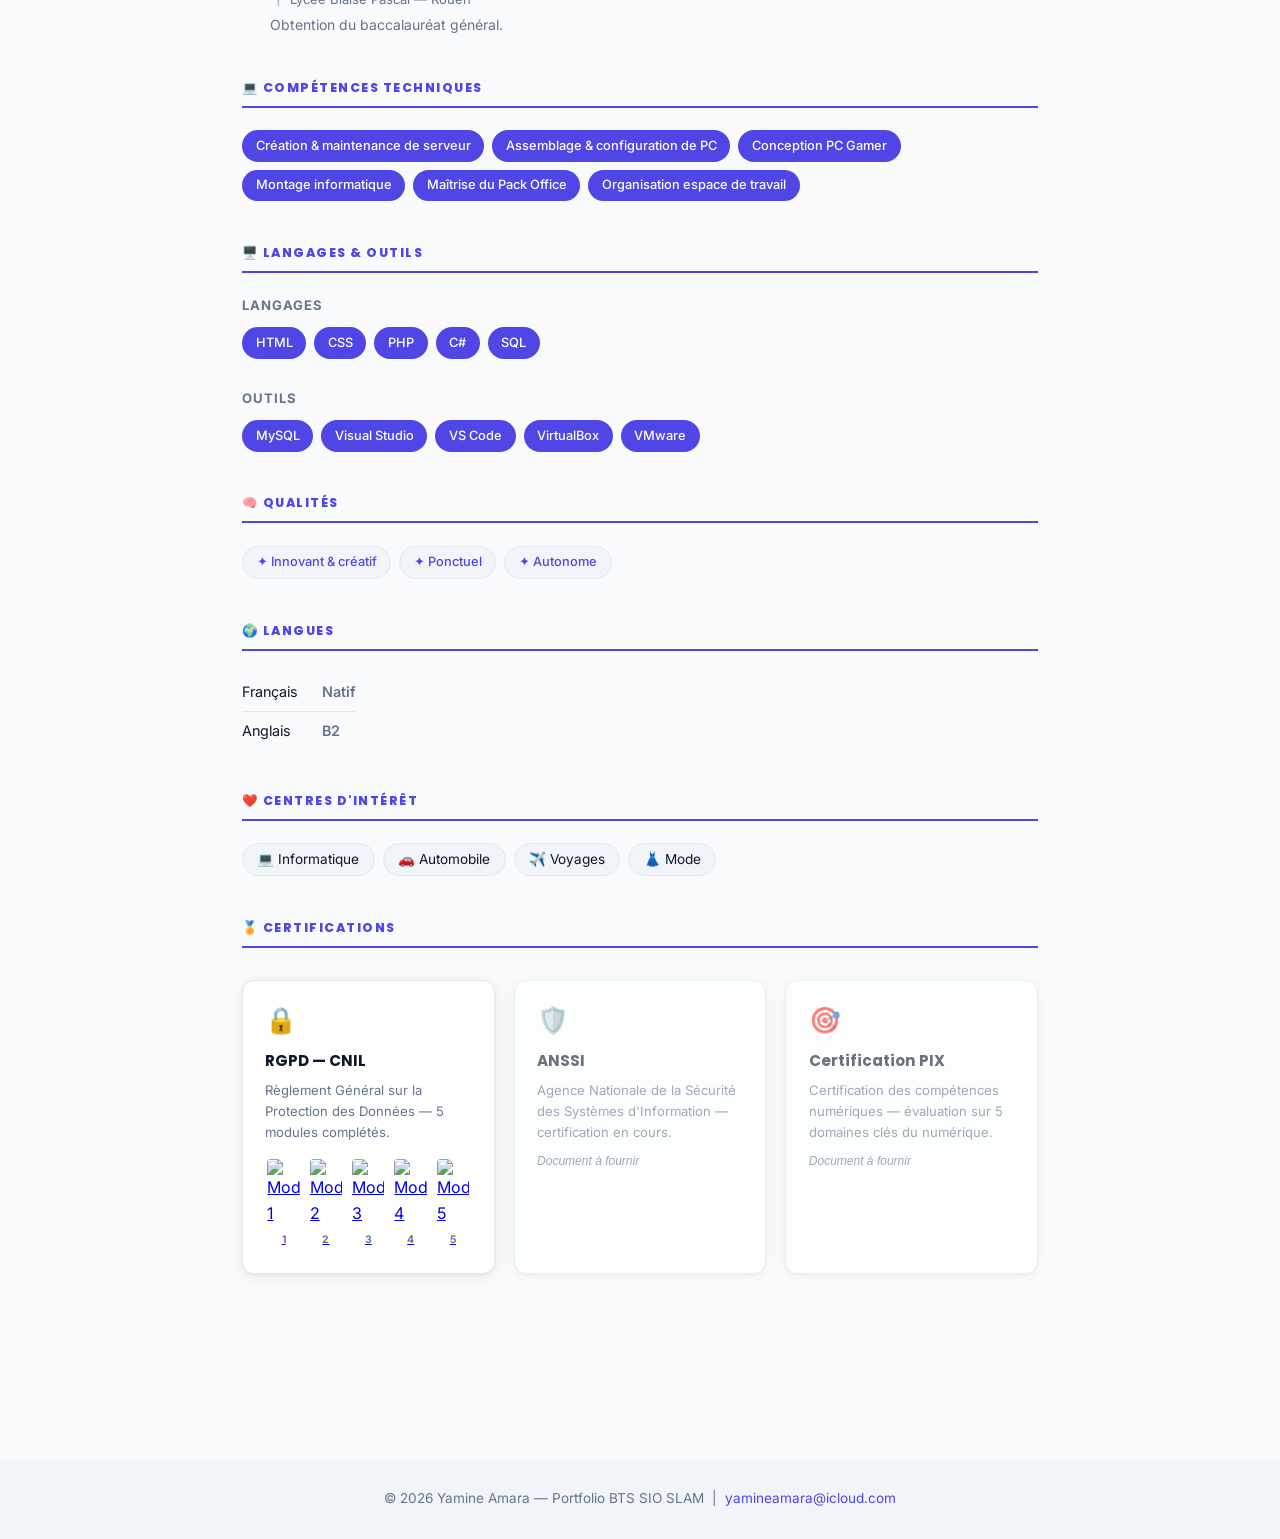
==== commit e202d3f5: "Add files via upload" ====
--- a/index.html
+++ b/index.html
@@ -3,8 +3,143 @@
 <head>
   <meta charset="UTF-8">
   <meta name="viewport" content="width=device-width, initial-scale=1.0">
+  <link rel="icon" href="favicon.svg" type="image/svg+xml">
   <title>Yamine Amara — Portfolio BTS SIO</title>
   <link rel="stylesheet" href="style.css">
+  <style>
+    /* ── CV document ── */
+    .cv-doc {
+      max-width: 860px;
+      margin: 0 auto;
+      padding: 3rem 2rem 5rem;
+    }
+    .cv-section {
+      margin-bottom: 2.6rem;
+    }
+    .cv-section-header {
+      font-family: 'Poppins', sans-serif;
+      font-size: 0.78rem;
+      font-weight: 800;
+      text-transform: uppercase;
+      letter-spacing: 0.12em;
+      color: var(--primary);
+      display: flex;
+      align-items: center;
+      gap: 0.6rem;
+      padding-bottom: 0.5rem;
+      border-bottom: 2px solid var(--primary);
+      margin-bottom: 1.4rem;
+    }
+    /* Profil */
+    .profil-text {
+      font-size: 0.95rem;
+      color: var(--text);
+      line-height: 1.75;
+    }
+    /* Sections inline (compétences, qualités…) */
+    .inline-section {
+      margin-bottom: 1.8rem;
+    }
+    .inline-section h3 {
+      font-size: 0.82rem;
+      font-weight: 700;
+      text-transform: uppercase;
+      letter-spacing: 0.08em;
+      color: var(--muted);
+      margin-bottom: 0.7rem;
+    }
+    /* Lang table */
+    .lang-table {
+      border-collapse: collapse;
+      font-size: 0.9rem;
+    }
+    .lang-table td {
+      padding: 0.45rem 0;
+      border-bottom: 1px solid var(--border);
+      color: var(--text);
+    }
+    .lang-table td:last-child {
+      padding-left: 1.5rem;
+      color: var(--muted);
+      font-weight: 600;
+    }
+    .lang-table tr:last-child td { border-bottom: none; }
+    /* Interest list */
+    .interest-list {
+      display: flex;
+      flex-wrap: wrap;
+      gap: 0.5rem;
+    }
+    .interest-tag {
+      background: var(--surface-2);
+      border: 1px solid var(--border);
+      border-radius: 50px;
+      padding: 0.3rem 0.9rem;
+      font-size: 0.85rem;
+      color: var(--text);
+      transition: background 0.3s;
+    }
+    /* Certifications */
+    .cert-grid {
+      display: grid;
+      grid-template-columns: repeat(auto-fit, minmax(240px, 1fr));
+      gap: 1.2rem;
+    }
+    .cert-card {
+      background: var(--surface);
+      border: 1px solid var(--border);
+      border-radius: var(--radius);
+      padding: 1.2rem 1.4rem;
+      box-shadow: var(--shadow);
+      text-decoration: none;
+      color: inherit;
+      transition: box-shadow 0.2s, transform 0.2s;
+      display: block;
+    }
+    .cert-card:hover { box-shadow: var(--shadow-lg); transform: translateY(-2px); }
+    .cert-card h3 {
+      font-size: 0.95rem;
+      font-weight: 700;
+      color: var(--text);
+      margin-bottom: 0.4rem;
+    }
+    .cert-card p {
+      font-size: 0.82rem;
+      color: var(--muted);
+      line-height: 1.6;
+    }
+    .cert-icon { font-size: 1.6rem; margin-bottom: 0.5rem; }
+    .cert-screenshot-placeholder {
+      display: inline-block;
+      background: var(--surface-2);
+      border: 1px solid var(--border);
+      border-radius: 6px;
+      padding: 4px 10px;
+      font-size: 0.75rem;
+      font-weight: 600;
+      color: var(--primary);
+      text-decoration: none;
+      margin: 3px 2px;
+      transition: background 0.2s;
+    }
+    .cert-screenshot-placeholder:hover { background: var(--border); }
+    /* Hero centered */
+    .hero-inner-center {
+      max-width: 860px;
+      margin: 0 auto;
+      display: flex;
+      flex-direction: column;
+      align-items: center;
+      text-align: center;
+      gap: 1rem;
+    }
+    .hero-contacts-center {
+      display: flex;
+      flex-wrap: wrap;
+      gap: 0.6rem;
+      justify-content: center;
+    }
+  </style>
 </head>
 <body>
 
@@ -18,80 +153,134 @@
       <li><a href="veille.html">Veille technologique</a></li>
       <li><a href="rectorat.html">Rectorat</a></li>
     </ul>
+
+    <button class="nav-burger" id="nav-burger" aria-label="Menu"><span></span><span></span><span></span></button>
   </div>
 </nav>
 
 <!-- ── HERO ── -->
 <section class="hero">
-  <div class="hero-inner">
-    <div class="hero-avatar">👨‍💻</div>
-    <div class="hero-info">
-      <h1>Yamine <span>Amara</span></h1>
-      <p class="hero-subtitle">Étudiant BTS SIO – Option SLAM &nbsp;|&nbsp; Passionné d'informatique</p>
-      <div class="hero-contacts">
-        <a href="tel:0664411279" class="hero-contact-item">
-          <span class="icon">📞</span> 06 64 41 12 79
-        </a>
-        <a href="mailto:yamineamara@icloud.com" class="hero-contact-item">
-          <span class="icon">✉️</span> yamineamara@icloud.com
-        </a>
-        <span class="hero-contact-item">
-          <span class="icon">📍</span> Le Petit-Quevilly (76)
-        </span>
-        <span class="hero-contact-item">
-          <span class="icon">🚗</span> Permis B – Véhicule personnel
-        </span>
-        <span class="hero-contact-item">
-          <span class="icon">🎂</span> 01/10/2006
-        </span>
+  <div class="hero-inner-center">
+    <div class="hero-avatar" style="width:130px;height:130px;">
+      <img src="photo.jpeg" alt="Yamine Amara">
+    </div>
+    <div>
+      <h1 style="font-family:'Poppins',sans-serif;font-size:clamp(1.8rem,5vw,2.8rem);font-weight:800;color:var(--hero-text);line-height:1.1;margin-bottom:0.3rem;">
+        Yamine <span style="color:var(--primary);">Amara</span>
+      </h1>
+      <p style="font-size:1.05rem;color:var(--hero-sub);margin-bottom:1rem;">Étudiant BTS SIO – Option SLAM</p>
+      <button onclick="window.print()" class="btn btn-primary" style="margin-bottom:1rem;">📄 Télécharger mon CV</button>
+      <div class="hero-contacts-center">
+        <a href="tel:0664411279" class="hero-contact-item">📞 06 64 41 12 79</a>
+        <a href="mailto:yamineamara@icloud.com" class="hero-contact-item">✉️ yamineamara@icloud.com</a>
+        <span class="hero-contact-item">📍 37 Allée d'Aliènor d'Aquitaine, 76140 Le Petit-Quevilly</span>
+        <span class="hero-contact-item">🚗 Permis B – Véhicule personnel</span>
+        <span class="hero-contact-item">🎂 01/10/2006</span>
       </div>
     </div>
   </div>
 </section>
 
-<!-- ── CV GRID ── -->
-<div class="cv-grid">
-
-  <!-- ── COLONNE GAUCHE ── -->
-  <aside>
-
-    <!-- Profil -->
-    <div class="card">
-      <h2 class="card-title">🙋 Profil</h2>
-      <p style="font-size:0.9rem;color:var(--text);line-height:1.7;">
-        Enchanté, je suis <strong>Yamine Amara</strong> ! Actuellement étudiant en BTS SIO, mon avenir est une priorité. Ambitieux et motivé, je suis prêt à donner le meilleur de moi-même dans chaque mission qui m'est confiée.
-      </p>
-    </div>
-
-    <!-- Hard Skills -->
-    <div class="card">
-      <h2 class="card-title">💻 Compétences techniques</h2>
-      <div class="skill-list">
-        <span class="skill-tag">Création de serveur</span>
-        <span class="skill-tag">Maintenance serveur</span>
-        <span class="skill-tag">Montage PC</span>
-        <span class="skill-tag">Assemblage & configuration</span>
-        <span class="skill-tag">Développement web</span>
-        <span class="skill-tag">Pack Office</span>
-        <span class="skill-tag">Organisation espace de travail</span>
-      </div>
-    </div>
-
-    <!-- Soft Skills -->
-    <div class="card">
-      <h2 class="card-title">🧠 Qualités</h2>
-      <div class="skill-list">
-        <span class="soft-skill-tag">✦ Innovant & créatif</span>
-        <span class="soft-skill-tag">✦ Ponctuel</span>
-        <span class="soft-skill-tag">✦ Autonome</span>
-        <span class="soft-skill-tag">✦ Ambitieux</span>
-        <span class="soft-skill-tag">✦ Motivé</span>
-      </div>
-    </div>
-
-    <!-- Langages -->
-    <div class="card">
-      <h2 class="card-title">🖥️ Langages de programmation</h2>
+<!-- ── CV DOCUMENT ── -->
+<div class="cv-doc">
+
+  <!-- Profil -->
+  <div class="cv-section">
+    <h2 class="cv-section-header">🙋 Profil</h2>
+    <p class="profil-text">
+      Enchanté, je suis <strong>Yamine Amara</strong> ! Actuellement étudiant en BTS SIO,
+      mon avenir est une priorité. Ambitieux et motivé, je suis prêt à donner le meilleur de moi-même.
+    </p>
+  </div>
+
+  <!-- Expériences -->
+  <div class="cv-section">
+    <h2 class="cv-section-header">💼 Expériences professionnelles</h2>
+    <ul class="timeline">
+
+      <li class="timeline-item">
+        <div class="timeline-date">Juin – Août 2023</div>
+        <div class="timeline-title">Stagiaire</div>
+        <div class="timeline-company">📍 RS Informatique — Rouen</div>
+        <p class="timeline-desc">Développement de sites e-commerce. Montage informatique. Conception d'ordinateurs PC Gamer.</p>
+        <div class="timeline-tags">
+          <span class="tag">E-commerce</span>
+          <span class="tag">Montage PC</span>
+          <span class="tag">PC Gamer</span>
+        </div>
+      </li>
+
+      <li class="timeline-item">
+        <div class="timeline-date">Septembre 2023</div>
+        <div class="timeline-title">Stagiaire</div>
+        <div class="timeline-company">📍 ABS Auto — Rouen</div>
+        <p class="timeline-desc">Référencement de pièces détachées automobiles dans le système d'information de l'entreprise.</p>
+        <div class="timeline-tags">
+          <span class="tag">Référencement</span>
+          <span class="tag">Base de données</span>
+        </div>
+      </li>
+
+      <li class="timeline-item">
+        <div class="timeline-date">2019 – Mai 2025 (week-ends &amp; vacances)</div>
+        <div class="timeline-title">Stagiaire polyvalent</div>
+        <div class="timeline-company">📍 Magren Auto — Rouen</div>
+        <p class="timeline-desc">
+          Préparation des commandes, réception et manutention. Aménagement du point de vente et mise en rayon.
+          Service client direct et téléphonique. Accueil et prise en charge des clients.
+          Clôture des caisses en autonomie. Mécanique.
+        </p>
+        <div class="timeline-tags">
+          <span class="tag">Service client</span>
+          <span class="tag">Logistique</span>
+          <span class="tag">Mécanique</span>
+          <span class="tag">Autonomie</span>
+        </div>
+      </li>
+
+    </ul>
+  </div>
+
+  <!-- Formation -->
+  <div class="cv-section">
+    <h2 class="cv-section-header">🎓 Diplômes &amp; Formation</h2>
+    <ul class="timeline">
+
+      <li class="timeline-item">
+        <div class="timeline-date">Septembre 2025 – Actuellement</div>
+        <div class="timeline-title">BTS SIO — Option SLAM</div>
+        <div class="timeline-company">📍 Campus La Châtaigneraie — Le Mesnil-Esnard</div>
+        <p class="timeline-desc">Services Informatiques aux Organisations, spécialité Solutions Logicielles et Applications Métiers.</p>
+      </li>
+
+      <li class="timeline-item">
+        <div class="timeline-date">Septembre 2021 – Juillet 2025</div>
+        <div class="timeline-title">Baccalauréat</div>
+        <div class="timeline-company">📍 Lycée Blaise Pascal — Rouen</div>
+        <p class="timeline-desc">Obtention du baccalauréat général.</p>
+      </li>
+
+    </ul>
+  </div>
+
+  <!-- Compétences techniques -->
+  <div class="cv-section">
+    <h2 class="cv-section-header">💻 Compétences techniques</h2>
+    <div class="skill-list">
+      <span class="skill-tag">Création &amp; maintenance de serveur</span>
+      <span class="skill-tag">Assemblage &amp; configuration de PC</span>
+      <span class="skill-tag">Conception PC Gamer</span>
+      <span class="skill-tag">Montage informatique</span>
+      <span class="skill-tag">Maîtrise du Pack Office</span>
+      <span class="skill-tag">Organisation espace de travail</span>
+    </div>
+  </div>
+
+  <!-- Langages & Outils -->
+  <div class="cv-section">
+    <h2 class="cv-section-header">🖥️ Langages &amp; Outils</h2>
+    <div class="inline-section">
+      <h3>Langages</h3>
       <div class="skill-list">
         <span class="skill-tag">HTML</span>
         <span class="skill-tag">CSS</span>
@@ -100,10 +289,8 @@
         <span class="skill-tag">SQL</span>
       </div>
     </div>
-
-    <!-- Outils -->
-    <div class="card">
-      <h2 class="card-title">🛠️ Outils & technologies</h2>
+    <div class="inline-section">
+      <h3>Outils</h3>
       <div class="skill-list">
         <span class="skill-tag">MySQL</span>
         <span class="skill-tag">Visual Studio</span>
@@ -112,173 +299,102 @@
         <span class="skill-tag">VMware</span>
       </div>
     </div>
-
-    <!-- Langues -->
-    <div class="card">
-      <h2 class="card-title">🌍 Langues</h2>
-      <div class="lang-item">
-        <span>Français</span>
-        <span class="lang-level">Natif</span>
-      </div>
-      <div class="lang-item">
-        <span>Anglais</span>
-        <span class="lang-level">B2</span>
-      </div>
-    </div>
-
-    <!-- Centres d'intérêt -->
-    <div class="card">
-      <h2 class="card-title">❤️ Centres d'intérêt</h2>
-      <div class="interest-list">
-        <span class="interest-tag">💻 Informatique</span>
-        <span class="interest-tag">🚗 Automobile</span>
-        <span class="interest-tag">✈️ Voyages</span>
-        <span class="interest-tag">👗 Mode</span>
-      </div>
-    </div>
-
-  </aside>
-
-  <!-- ── COLONNE DROITE ── -->
-  <main>
-
-    <!-- Expériences -->
-    <div class="card">
-      <h2 class="card-title">💼 Expériences professionnelles</h2>
-      <ul class="timeline">
-
-        <li class="timeline-item">
-          <div class="timeline-date">Juin – Août 2023</div>
-          <div class="timeline-title">Stagiaire développeur</div>
-          <div class="timeline-company">📍 RS Informatique — Rouen</div>
-          <p class="timeline-desc">
-            Développement de sites e-commerce. Montage et assemblage de postes informatiques. Conception d'ordinateurs PC Gamer.
-          </p>
-          <div class="timeline-tags">
-            <span class="tag">E-commerce</span>
-            <span class="tag">Montage PC</span>
-            <span class="tag">PC Gamer</span>
-          </div>
-        </li>
-
-        <li class="timeline-item">
-          <div class="timeline-date">Septembre 2023</div>
-          <div class="timeline-title">Stagiaire informatique</div>
-          <div class="timeline-company">📍 ABS Auto — Rouen</div>
-          <p class="timeline-desc">
-            Référencement de pièces détachées automobiles dans le système d'information de l'entreprise.
-          </p>
-          <div class="timeline-tags">
-            <span class="tag">Référencement</span>
-            <span class="tag">Base de données</span>
-          </div>
-        </li>
-
-        <li class="timeline-item">
-          <div class="timeline-date">2019 – Mai 2025 (week-ends & vacances)</div>
-          <div class="timeline-title">Stagiaire polyvalent</div>
-          <div class="timeline-company">📍 Magren Auto — Rouen</div>
-          <p class="timeline-desc">
-            Préparation des commandes, réception et manutention. Aménagement du point de vente et mise en rayon. Service client direct et téléphonique. Accueil et prise en charge des clients. Clôture des caisses en autonomie. Mécanique.
-          </p>
-          <div class="timeline-tags">
-            <span class="tag">Service client</span>
-            <span class="tag">Logistique</span>
-            <span class="tag">Mécanique</span>
-            <span class="tag">Autonomie</span>
-          </div>
-        </li>
-
-      </ul>
-    </div>
-
-    <!-- Formation -->
-    <div class="card">
-      <h2 class="card-title">🎓 Formation</h2>
-      <ul class="timeline">
-
-        <li class="timeline-item">
-          <div class="timeline-date">Septembre 2025 – Actuellement</div>
-          <div class="timeline-title">BTS SIO — Option SLAM</div>
-          <div class="timeline-company">📍 CAMPUS La Châtaigneraie — Le Mesnil-Esnard</div>
-          <p class="timeline-desc">
-            Services Informatiques aux Organisations, spécialité Solutions Logicielles et Applications Métiers.
-          </p>
-          <div class="timeline-tags">
-            <span class="tag">Développement</span>
-            <span class="tag">Réseau</span>
-            <span class="tag">Cybersécurité</span>
-          </div>
-        </li>
-
-        <li class="timeline-item">
-          <div class="timeline-date">Septembre 2021 – Juillet 2025</div>
-          <div class="timeline-title">Baccalauréat</div>
-          <div class="timeline-company">📍 Lycée Blaise Pascal — Rouen</div>
-          <p class="timeline-desc">Obtention du baccalauréat général.</p>
-        </li>
-
-      </ul>
-    </div>
-
-  </main>
-
-</div>
-
-<!-- ── CERTIFICATIONS ── -->
-<section style="background:var(--white);padding:3rem 2rem;">
-  <div style="max-width:1200px;margin:0 auto;">
-    <h2 class="section-title">🏅 Certifications & Références</h2>
-    <div class="section-divider"></div>
-    <p class="section-subtitle">Organismes et référentiels liés à la cybersécurité et à la protection des données.</p>
-
+  </div>
+
+  <!-- Qualités -->
+  <div class="cv-section">
+    <h2 class="cv-section-header">🧠 Qualités</h2>
+    <div class="skill-list">
+      <span class="soft-skill-tag">✦ Innovant &amp; créatif</span>
+      <span class="soft-skill-tag">✦ Ponctuel</span>
+      <span class="soft-skill-tag">✦ Autonome</span>
+    </div>
+  </div>
+
+  <!-- Langues -->
+  <div class="cv-section">
+    <h2 class="cv-section-header">🌍 Langues</h2>
+    <table class="lang-table">
+      <tr>
+        <td>Français</td>
+        <td>Natif</td>
+      </tr>
+      <tr>
+        <td>Anglais</td>
+        <td>B2</td>
+      </tr>
+    </table>
+  </div>
+
+  <!-- Centres d'intérêt -->
+  <div class="cv-section">
+    <h2 class="cv-section-header">❤️ Centres d'intérêt</h2>
+    <div class="interest-list">
+      <span class="interest-tag">💻 Informatique</span>
+      <span class="interest-tag">🚗 Automobile</span>
+      <span class="interest-tag">✈️ Voyages</span>
+      <span class="interest-tag">👗 Mode</span>
+    </div>
+  </div>
+
+  <!-- Certifications -->
+  <div class="cv-section">
+    <h2 class="cv-section-header">🏅 Certifications</h2>
     <div class="cert-grid">
 
-      <!-- RGPD -->
-      <a href="rgpd-preuves.html" class="cert-card">
+      <div class="cert-card" style="cursor:default;">
         <div class="cert-icon">🔒</div>
-        <h3>RGPD</h3>
-        <p>Règlement Général sur la Protection des Données. Réglementation européenne encadrant l'utilisation des données personnelles.</p>
-        <div style="margin-top:1rem;">
-          <span class="badge badge-b3" style="margin-bottom:0.5rem;display:inline-block;">Voir les 5 copies d'écran →</span>
+        <h3>RGPD — CNIL</h3>
+        <p>Règlement Général sur la Protection des Données — 5 modules complétés.</p>
+        <div style="display:grid;grid-template-columns:repeat(5,1fr);gap:6px;margin-top:0.9rem;">
+          <a href="docs/rgpd-screen1.pdf" target="_blank" rel="noopener" title="Module 1" style="display:block;border-radius:6px;overflow:hidden;border:2px solid transparent;transition:border-color 0.2s;" onmouseover="this.style.borderColor='var(--primary)'" onmouseout="this.style.borderColor='transparent'">
+            <img src="docs/rgpd-thumb1-1.jpg" alt="Module 1" style="width:100%;height:70px;object-fit:cover;display:block;">
+            <div style="text-align:center;font-size:0.65rem;font-weight:700;color:var(--muted);padding:3px 0;">1</div>
+          </a>
+          <a href="docs/rgpd-screen2.pdf" target="_blank" rel="noopener" title="Module 2" style="display:block;border-radius:6px;overflow:hidden;border:2px solid transparent;transition:border-color 0.2s;" onmouseover="this.style.borderColor='var(--primary)'" onmouseout="this.style.borderColor='transparent'">
+            <img src="docs/rgpd-thumb2-1.jpg" alt="Module 2" style="width:100%;height:70px;object-fit:cover;display:block;">
+            <div style="text-align:center;font-size:0.65rem;font-weight:700;color:var(--muted);padding:3px 0;">2</div>
+          </a>
+          <a href="docs/rgpd-screen3.pdf" target="_blank" rel="noopener" title="Module 3" style="display:block;border-radius:6px;overflow:hidden;border:2px solid transparent;transition:border-color 0.2s;" onmouseover="this.style.borderColor='var(--primary)'" onmouseout="this.style.borderColor='transparent'">
+            <img src="docs/rgpd-thumb3-1.jpg" alt="Module 3" style="width:100%;height:70px;object-fit:cover;display:block;">
+            <div style="text-align:center;font-size:0.65rem;font-weight:700;color:var(--muted);padding:3px 0;">3</div>
+          </a>
+          <a href="docs/rgpd-screen4.pdf" target="_blank" rel="noopener" title="Module 4" style="display:block;border-radius:6px;overflow:hidden;border:2px solid transparent;transition:border-color 0.2s;" onmouseover="this.style.borderColor='var(--primary)'" onmouseout="this.style.borderColor='transparent'">
+            <img src="docs/rgpd-thumb4-1.jpg" alt="Module 4" style="width:100%;height:70px;object-fit:cover;display:block;">
+            <div style="text-align:center;font-size:0.65rem;font-weight:700;color:var(--muted);padding:3px 0;">4</div>
+          </a>
+          <a href="docs/rgpd-screen5.pdf" target="_blank" rel="noopener" title="Module 5" style="display:block;border-radius:6px;overflow:hidden;border:2px solid transparent;transition:border-color 0.2s;" onmouseover="this.style.borderColor='var(--primary)'" onmouseout="this.style.borderColor='transparent'">
+            <img src="docs/rgpd-thumb5-1.jpg" alt="Module 5" style="width:100%;height:70px;object-fit:cover;display:block;">
+            <div style="text-align:center;font-size:0.65rem;font-weight:700;color:var(--muted);padding:3px 0;">5</div>
+          </a>
         </div>
-        <div class="cert-screenshots">
-          <div class="cert-screenshot-placeholder">Capture 1</div>
-          <div class="cert-screenshot-placeholder">Capture 2</div>
-          <div class="cert-screenshot-placeholder">Capture 3</div>
-          <div class="cert-screenshot-placeholder">Capture 4</div>
-          <div class="cert-screenshot-placeholder">Capture 5</div>
-        </div>
-      </a>
-
-      <!-- ANSSI -->
-      <a href="https://www.ssi.gouv.fr" target="_blank" rel="noopener" class="cert-card">
+      </div>
+
+      <div class="cert-card" style="cursor:default;opacity:0.6;">
         <div class="cert-icon">🛡️</div>
         <h3>ANSSI</h3>
-        <p>Agence Nationale de la Sécurité des Systèmes d'Information. Autorité nationale en matière de cybersécurité en France.</p>
-        <div style="margin-top:1rem;">
-          <span class="badge badge-primary">Visiter l'ANSSI →</span>
-        </div>
-      </a>
-
-      <!-- PIX -->
-      <a href="pix-resultat.html" class="cert-card">
+        <p>Agence Nationale de la Sécurité des Systèmes d'Information — certification en cours.</p>
+        <p style="margin-top:0.6rem;font-size:0.75rem;color:var(--muted);font-style:italic;">Document à fournir</p>
+      </div>
+
+      <div class="cert-card" style="cursor:default;opacity:0.6;">
         <div class="cert-icon">🎯</div>
         <h3>Certification PIX</h3>
-        <p>Certification des compétences numériques. Évaluation sur 5 domaines : information, communication, création de contenu, sécurité et résolution de problèmes.</p>
-        <div style="margin-top:1rem;">
-          <span class="badge badge-success">Voir mon résultat →</span>
-        </div>
-      </a>
-
-    </div>
-  </div>
-</section>
+        <p>Certification des compétences numériques — évaluation sur 5 domaines clés du numérique.</p>
+        <p style="margin-top:0.6rem;font-size:0.75rem;color:var(--muted);font-style:italic;">Document à fournir</p>
+      </div>
+
+    </div>
+  </div>
+
+</div>
 
 <!-- ── FOOTER ── -->
 <footer>
-  <p>© 2025 Yamine Amara — Portfolio BTS SIO SLAM &nbsp;|&nbsp; <a href="mailto:yamineamara@icloud.com">yamineamara@icloud.com</a></p>
+  <p>© 2026 Yamine Amara — Portfolio BTS SIO SLAM &nbsp;|&nbsp; <a href="mailto:yamineamara@icloud.com">yamineamara@icloud.com</a></p>
 </footer>
 
+<button id="theme-toggle" aria-label="Changer de thème">🌙</button>
+<script src="theme.js"></script>
 </body>
 </html>
--- a/style.css
+++ b/style.css
@@ -1,46 +1,123 @@
 @import url('https://fonts.googleapis.com/css2?family=Inter:wght@300;400;500;600;700&family=Poppins:wght@600;700;800&display=swap');
 
+/* ══════════════════════════════════════════════════
+   DESIGN TOKENS — Mode clair (défaut)
+══════════════════════════════════════════════════ */
 :root {
-  --primary: #1e3a8a;
-  --primary-light: #2563eb;
-  --accent: #06b6d4;
-  --dark: #0f172a;
-  --dark-2: #1e293b;
-  --light: #f1f5f9;
-  --light-2: #e2e8f0;
-  --white: #ffffff;
-  --gray: #64748b;
-  --text: #334155;
-  --text-light: #94a3b8;
-  --border: #e2e8f0;
-  --success: #10b981;
-  --warning: #f59e0b;
-  --danger: #ef4444;
-  --shadow: 0 4px 24px rgba(15,23,42,0.08);
-  --shadow-lg: 0 8px 40px rgba(15,23,42,0.14);
-  --radius: 12px;
+  /* Fonds */
+  --bg:          #f8fafc;
+  --surface:     #ffffff;
+  --surface-2:   #f1f5f9;
+
+  /* Texte */
+  --text:        #0f172a;
+  --text-2:      #334155;
+  --muted:       #64748b;
+
+  /* Bordures */
+  --border:      #e2e8f0;
+
+  /* Navbar */
+  --nav-bg:      rgba(255,255,255,0.92);
+  --nav-border:  #e2e8f0;
+  --nav-link:    #64748b;
+  --nav-link-hover: #0f172a;
+  --nav-active-color: #4f46e5;
+  --nav-active-bg: rgba(79,70,229,0.07);
+
+  /* Hero / headers */
+  --hero-bg:        linear-gradient(135deg, #ede9fe 0%, #dbeafe 60%, #e0f2fe 100%);
+  --hero-text:      #0f172a;
+  --hero-sub:       #475569;
+  --hero-chip-bg:   rgba(79,70,229,0.08);
+  --hero-chip-border: rgba(79,70,229,0.2);
+  --hero-chip-color: #4338ca;
+  --hero-avatar-border: rgba(79,70,229,0.25);
+
+  --ph-bg:      linear-gradient(135deg, #ede9fe 0%, #dbeafe 100%);
+  --ph-text:    #1e1b4b;
+  --ph-sub:     #4338ca;
+
+  /* Marque */
+  --primary:       #4f46e5;
+  --primary-hover: #4338ca;
+  --accent:        #06b6d4;
+  --accent-hover:  #0891b2;
+
+  /* Ombres */
+  --shadow:    0 1px 3px rgba(15,23,42,0.06), 0 4px 20px rgba(15,23,42,0.06);
+  --shadow-lg: 0 4px 6px rgba(15,23,42,0.05), 0 12px 40px rgba(15,23,42,0.1);
+
+  /* Footer */
+  --footer-bg:    #f1f5f9;
+  --footer-text:  #64748b;
+
+  --radius:    12px;
   --radius-sm: 8px;
 }
 
+/* ══════════════════════════════════════════════════
+   DESIGN TOKENS — Mode sombre
+══════════════════════════════════════════════════ */
+[data-theme="dark"] {
+  --bg:          #0f172a;
+  --surface:     #1e293b;
+  --surface-2:   #263548;
+
+  --text:        #f1f5f9;
+  --text-2:      #e2e8f0;
+  --muted:       #94a3b8;
+
+  --border:      rgba(255,255,255,0.08);
+
+  --nav-bg:      rgba(15,23,42,0.9);
+  --nav-border:  rgba(255,255,255,0.06);
+  --nav-link:    #94a3b8;
+  --nav-link-hover: #f1f5f9;
+  --nav-active-color: #818cf8;
+  --nav-active-bg: rgba(129,140,248,0.1);
+
+  --hero-bg:       linear-gradient(135deg, #0f172a 0%, #1e1b4b 55%, #0d1b2e 100%);
+  --hero-text:     #f1f5f9;
+  --hero-sub:      rgba(241,245,249,0.65);
+  --hero-chip-bg:  rgba(255,255,255,0.07);
+  --hero-chip-border: rgba(255,255,255,0.12);
+  --hero-chip-color: rgba(255,255,255,0.88);
+  --hero-avatar-border: rgba(129,140,248,0.35);
+
+  --ph-bg:    linear-gradient(135deg, #1e1b4b 0%, #0f172a 100%);
+  --ph-text:  #f1f5f9;
+  --ph-sub:   #a5b4fc;
+
+  --shadow:    0 1px 3px rgba(0,0,0,0.3), 0 4px 20px rgba(0,0,0,0.4);
+  --shadow-lg: 0 4px 6px rgba(0,0,0,0.3), 0 12px 40px rgba(0,0,0,0.5);
+
+  --footer-bg:   #0f172a;
+  --footer-text: rgba(255,255,255,0.45);
+}
+
+/* ── BASE ── */
 *, *::before, *::after { margin: 0; padding: 0; box-sizing: border-box; }
-
 html { scroll-behavior: smooth; }
-
 body {
   font-family: 'Inter', -apple-system, BlinkMacSystemFont, sans-serif;
+  background: var(--bg);
   color: var(--text);
-  background: var(--light);
   line-height: 1.6;
   min-height: 100vh;
+  transition: background 0.3s, color 0.3s;
 }
 
 /* ── NAVBAR ── */
 .navbar {
-  background: linear-gradient(135deg, var(--dark) 0%, var(--primary) 100%);
+  background: var(--nav-bg);
+  backdrop-filter: blur(16px);
+  -webkit-backdrop-filter: blur(16px);
+  border-bottom: 1px solid var(--nav-border);
   position: sticky;
   top: 0;
   z-index: 100;
-  box-shadow: 0 2px 20px rgba(0,0,0,0.35);
+  transition: background 0.3s, border-color 0.3s;
 }
 .navbar-inner {
   max-width: 1200px;
@@ -49,71 +126,93 @@
   align-items: center;
   justify-content: space-between;
   padding: 0 2rem;
+  height: 64px;
 }
 .navbar-brand {
-  color: #fff;
   font-family: 'Poppins', sans-serif;
-  font-size: 1.1rem;
+  font-size: 1.05rem;
   font-weight: 700;
+  color: var(--text);
   text-decoration: none;
-  padding: 1.1rem 0;
-  letter-spacing: 0.04em;
-  white-space: nowrap;
-}
-.navbar-brand span { color: var(--accent); }
-.navbar-nav {
-  display: flex;
-  list-style: none;
-  gap: 0;
-}
+  letter-spacing: 0.02em;
+  transition: color 0.3s;
+}
+.navbar-brand span { color: var(--primary); }
+.navbar-nav { display: flex; list-style: none; gap: 2px; }
 .navbar-nav a {
   display: block;
-  color: rgba(255,255,255,0.78);
+  color: var(--nav-link);
   text-decoration: none;
-  padding: 1.1rem 1.1rem;
-  font-size: 0.875rem;
+  padding: 0.5rem 0.9rem;
+  font-size: 0.82rem;
   font-weight: 500;
-  transition: all 0.25s;
-  border-bottom: 3px solid transparent;
-}
-.navbar-nav a:hover, .navbar-nav a.active {
-  color: #fff;
-  background: rgba(255,255,255,0.08);
-  border-bottom-color: var(--accent);
-}
-
-/* ── PAGE HEADER ── */
-.page-header {
-  background: linear-gradient(135deg, var(--dark) 0%, var(--primary) 100%);
-  color: #fff;
-  padding: 3.5rem 2rem 3rem;
-  text-align: center;
-}
-.page-header h1 {
-  font-family: 'Poppins', sans-serif;
-  font-size: 2.4rem;
-  font-weight: 700;
-  margin-bottom: 0.5rem;
-}
-.page-header p { color: rgba(255,255,255,0.7); font-size: 1.05rem; }
-
-/* ── HERO (CV page) ── */
+  border-radius: var(--radius-sm);
+  transition: color 0.2s, background 0.2s;
+}
+.navbar-nav a:hover {
+  color: var(--nav-link-hover);
+  background: var(--surface-2);
+}
+.navbar-nav a.active {
+  color: var(--nav-active-color);
+  background: var(--nav-active-bg);
+  font-weight: 600;
+}
+
+/* ── HAMBURGER ── */
+.nav-burger {
+  display: none;
+  flex-direction: column;
+  justify-content: center;
+  gap: 5px;
+  background: none;
+  border: none;
+  cursor: pointer;
+  padding: 6px;
+  border-radius: 6px;
+  transition: background 0.2s;
+}
+.nav-burger:hover { background: var(--surface-2); }
+.nav-burger span {
+  display: block;
+  width: 22px;
+  height: 2px;
+  background: var(--text);
+  border-radius: 2px;
+  transition: transform 0.3s, opacity 0.3s;
+}
+.nav-burger.open span:nth-child(1) { transform: translateY(7px) rotate(45deg); }
+.nav-burger.open span:nth-child(2) { opacity: 0; }
+.nav-burger.open span:nth-child(3) { transform: translateY(-7px) rotate(-45deg); }
+
+@media (max-width: 768px) {
+  .nav-burger { display: flex; }
+  .navbar-nav {
+    display: none;
+    flex-direction: column;
+    position: absolute;
+    top: 64px;
+    left: 0; right: 0;
+    background: var(--nav-bg);
+    backdrop-filter: blur(16px);
+    -webkit-backdrop-filter: blur(16px);
+    border-top: 1px solid var(--nav-border);
+    border-bottom: 1px solid var(--nav-border);
+    padding: 0.75rem 1rem;
+    gap: 2px;
+    z-index: 99;
+  }
+  .navbar-nav.open { display: flex; }
+  .navbar-nav a { padding: 0.65rem 1rem; font-size: 0.9rem; }
+}
+
+/* ── HERO ── */
 .hero {
-  background: linear-gradient(135deg, var(--dark) 0%, var(--primary) 60%, #1d4ed8 100%);
-  color: #fff;
+  background: var(--hero-bg);
   padding: 4rem 2rem 4.5rem;
   position: relative;
   overflow: hidden;
-}
-.hero::before {
-  content: '';
-  position: absolute;
-  top: -40%;
-  right: -10%;
-  width: 500px;
-  height: 500px;
-  background: radial-gradient(circle, rgba(6,182,212,0.12) 0%, transparent 70%);
-  border-radius: 50%;
+  transition: background 0.3s;
 }
 .hero-inner {
   max-width: 1100px;
@@ -124,57 +223,77 @@
 }
 .hero-avatar {
   flex-shrink: 0;
-  width: 160px;
-  height: 160px;
+  width: 150px;
+  height: 150px;
   border-radius: 50%;
-  background: linear-gradient(135deg, var(--accent), var(--primary-light));
-  display: flex;
-  align-items: center;
-  justify-content: center;
-  font-size: 4.5rem;
-  border: 4px solid rgba(255,255,255,0.2);
-  box-shadow: 0 8px 32px rgba(0,0,0,0.3);
+  border: 3px solid var(--hero-avatar-border);
+  overflow: hidden;
+  box-shadow: 0 8px 32px rgba(79,70,229,0.2);
+}
+.hero-avatar img {
+  width: 100%; height: 100%;
+  object-fit: cover;
+  object-position: center 62%;
+  display: block;
 }
 .hero-info h1 {
   font-family: 'Poppins', sans-serif;
-  font-size: 3rem;
+  font-size: clamp(2rem, 5vw, 3rem);
   font-weight: 800;
   line-height: 1.1;
+  color: var(--hero-text);
   margin-bottom: 0.4rem;
-}
-.hero-info h1 span { color: var(--accent); }
+  transition: color 0.3s;
+}
+.hero-info h1 span { color: var(--primary); }
 .hero-subtitle {
-  font-size: 1.2rem;
-  color: rgba(255,255,255,0.75);
+  font-size: 1.05rem;
+  color: var(--hero-sub);
   margin-bottom: 1.5rem;
-  font-weight: 500;
-}
-.hero-contacts {
-  display: flex;
-  flex-wrap: wrap;
-  gap: 0.8rem;
-}
+  font-weight: 400;
+  transition: color 0.3s;
+}
+.hero-contacts { display: flex; flex-wrap: wrap; gap: 0.7rem; }
 .hero-contact-item {
-  display: flex;
+  display: inline-flex;
   align-items: center;
   gap: 0.4rem;
-  background: rgba(255,255,255,0.1);
-  backdrop-filter: blur(4px);
-  border: 1px solid rgba(255,255,255,0.15);
+  background: var(--hero-chip-bg);
+  border: 1px solid var(--hero-chip-border);
   padding: 0.4rem 0.9rem;
   border-radius: 50px;
-  font-size: 0.875rem;
-  color: rgba(255,255,255,0.9);
+  font-size: 0.82rem;
+  color: var(--hero-chip-color);
   text-decoration: none;
-  transition: background 0.2s;
-}
-.hero-contact-item:hover { background: rgba(255,255,255,0.18); }
-.hero-contact-item .icon { font-size: 1rem; }
+  transition: background 0.2s, border-color 0.2s, color 0.3s;
+}
+.hero-contact-item:hover { background: var(--hero-chip-border); }
+
+/* ── PAGE HEADER (Réalisations, Veille, Rectorat) ── */
+.page-header {
+  background: var(--ph-bg);
+  padding: 3.5rem 2rem 3rem;
+  text-align: center;
+  border-bottom: 1px solid var(--border);
+  transition: background 0.3s;
+}
+.page-header h1 {
+  font-family: 'Poppins', sans-serif;
+  font-size: 2.2rem;
+  font-weight: 800;
+  color: var(--ph-text);
+  margin-bottom: 0.5rem;
+  transition: color 0.3s;
+}
+.page-header p {
+  color: var(--ph-sub);
+  font-size: 1rem;
+  transition: color 0.3s;
+}
 
 /* ── LAYOUT ── */
 .container { max-width: 1200px; margin: 0 auto; padding: 0 2rem; }
 .section { padding: 3rem 0; }
-
 .cv-grid {
   display: grid;
   grid-template-columns: 300px 1fr;
@@ -187,15 +306,17 @@
 
 /* ── CARDS ── */
 .card {
-  background: var(--white);
+  background: var(--surface);
   border-radius: var(--radius);
   padding: 1.8rem;
   box-shadow: var(--shadow);
   margin-bottom: 1.5rem;
+  border: 1px solid var(--border);
+  transition: background 0.3s, border-color 0.3s, box-shadow 0.3s;
 }
 .card-title {
   font-family: 'Poppins', sans-serif;
-  font-size: 1rem;
+  font-size: 0.9rem;
   font-weight: 700;
   text-transform: uppercase;
   letter-spacing: 0.08em;
@@ -206,6 +327,7 @@
   display: flex;
   align-items: center;
   gap: 0.5rem;
+  transition: color 0.3s;
 }
 
 /* ── TIMELINE ── */
@@ -214,451 +336,571 @@
   position: relative;
   padding-left: 1.6rem;
   padding-bottom: 1.6rem;
-  border-left: 2px solid var(--light-2);
+  border-left: 2px solid var(--border);
+  transition: border-color 0.3s;
 }
 .timeline-item:last-child { border-left-color: transparent; padding-bottom: 0; }
 .timeline-item::before {
   content: '';
   position: absolute;
-  left: -6px;
-  top: 6px;
-  width: 10px;
-  height: 10px;
+  left: -6px; top: 6px;
+  width: 10px; height: 10px;
   border-radius: 50%;
   background: var(--accent);
-  border: 2px solid var(--white);
+  border: 2px solid var(--surface);
   box-shadow: 0 0 0 2px var(--accent);
+  transition: border-color 0.3s;
 }
 .timeline-date {
-  font-size: 0.78rem;
-  font-weight: 600;
+  font-size: 0.78rem; font-weight: 600;
   color: var(--accent);
-  text-transform: uppercase;
-  letter-spacing: 0.05em;
+  text-transform: uppercase; letter-spacing: 0.05em;
   margin-bottom: 0.2rem;
 }
-.timeline-company {
-  font-size: 0.82rem;
-  color: var(--gray);
-  margin-bottom: 0.3rem;
-  font-weight: 500;
-}
-.timeline-title {
-  font-weight: 600;
-  font-size: 1rem;
-  color: var(--dark-2);
-  margin-bottom: 0.4rem;
-}
-.timeline-desc {
-  font-size: 0.875rem;
-  color: var(--text);
-  line-height: 1.55;
-}
-.timeline-tags {
-  display: flex;
-  flex-wrap: wrap;
-  gap: 0.4rem;
-  margin-top: 0.5rem;
-}
+.timeline-company { font-size: 0.82rem; color: var(--muted); margin-bottom: 0.3rem; }
+.timeline-title   { font-weight: 600; font-size: 1rem; color: var(--text); margin-bottom: 0.4rem; }
+.timeline-desc    { font-size: 0.875rem; color: var(--muted); line-height: 1.55; }
+.timeline-tags    { display: flex; flex-wrap: wrap; gap: 0.4rem; margin-top: 0.5rem; }
 
 /* ── TAGS & BADGES ── */
 .tag {
-  background: var(--light);
+  background: var(--surface-2);
   color: var(--primary);
-  font-size: 0.75rem;
-  font-weight: 600;
+  font-size: 0.75rem; font-weight: 600;
   padding: 0.2rem 0.65rem;
   border-radius: 50px;
-  border: 1px solid var(--light-2);
-}
+  border: 1px solid var(--border);
+  transition: background 0.3s, color 0.3s;
+}
+[data-theme="dark"] .tag { color: #a5b4fc; }
+
 .badge {
   display: inline-block;
   padding: 0.25rem 0.7rem;
   border-radius: 50px;
-  font-size: 0.75rem;
-  font-weight: 600;
-}
-.badge-b1 { background: #dbeafe; color: #1e40af; }
-.badge-b2 { background: #d1fae5; color: #065f46; }
-.badge-b3 { background: #fce7f3; color: #9d174d; }
-.badge-primary { background: #dbeafe; color: #1d4ed8; }
-.badge-accent { background: #cffafe; color: #0e7490; }
-.badge-success { background: #d1fae5; color: #047857; }
-.badge-warning { background: #fef3c7; color: #92400e; }
+  font-size: 0.75rem; font-weight: 600;
+}
+.badge-b1 { background: rgba(79,70,229,0.12);  color: #6366f1;  border: 1px solid rgba(99,102,241,0.25); }
+.badge-b2 { background: rgba(5,150,105,0.12);  color: #059669;  border: 1px solid rgba(5,150,105,0.25); }
+.badge-b3 { background: rgba(219,39,119,0.12); color: #db2777;  border: 1px solid rgba(219,39,119,0.25); }
+.badge-primary { background: rgba(79,70,229,0.12);  color: #4f46e5; }
+.badge-accent  { background: rgba(6,182,212,0.12);  color: #0891b2; }
+.badge-success { background: rgba(5,150,105,0.12);  color: #059669; }
+.badge-warning { background: rgba(245,158,11,0.12); color: #d97706; }
+
+[data-theme="dark"] .badge-b1 { color: #a5b4fc; background: rgba(99,102,241,0.18); }
+[data-theme="dark"] .badge-b2 { color: #6ee7b7; background: rgba(6,95,70,0.2); }
+[data-theme="dark"] .badge-b3 { color: #f9a8d4; background: rgba(157,23,77,0.2); }
+[data-theme="dark"] .badge-primary { color: #a5b4fc; background: rgba(99,102,241,0.18); }
+[data-theme="dark"] .badge-accent  { color: #67e8f9; background: rgba(14,116,144,0.2); }
+[data-theme="dark"] .badge-success { color: #6ee7b7; background: rgba(6,95,70,0.2); }
+[data-theme="dark"] .badge-warning { color: #fcd34d; background: rgba(146,64,14,0.2); }
 
 /* ── SKILLS ── */
 .skill-list { display: flex; flex-wrap: wrap; gap: 0.5rem; }
 .skill-tag {
-  background: linear-gradient(135deg, var(--primary) 0%, var(--primary-light) 100%);
+  background: var(--primary);
   color: #fff;
-  font-size: 0.8rem;
-  font-weight: 500;
+  font-size: 0.8rem; font-weight: 500;
   padding: 0.35rem 0.85rem;
   border-radius: 50px;
 }
 .soft-skill-tag {
-  background: var(--light);
+  background: var(--surface-2);
   color: var(--primary);
-  font-size: 0.8rem;
-  font-weight: 500;
+  font-size: 0.8rem; font-weight: 500;
   padding: 0.35rem 0.85rem;
   border-radius: 50px;
-  border: 1.5px solid var(--primary-light);
-}
+  border: 1.5px solid var(--border);
+  transition: background 0.3s, color 0.3s;
+}
+[data-theme="dark"] .soft-skill-tag { color: #a5b4fc; }
+
 .lang-item {
-  display: flex;
-  justify-content: space-between;
-  align-items: center;
+  display: flex; justify-content: space-between; align-items: center;
   padding: 0.5rem 0;
-  border-bottom: 1px solid var(--light-2);
+  border-bottom: 1px solid var(--border);
+  transition: border-color 0.3s;
 }
 .lang-item:last-child { border-bottom: none; }
 .lang-level {
-  font-size: 0.78rem;
-  font-weight: 600;
+  font-size: 0.78rem; font-weight: 600;
   color: var(--accent);
-  background: #cffafe;
+  background: rgba(6,182,212,0.1);
   padding: 0.15rem 0.6rem;
   border-radius: 50px;
 }
 .interest-list { display: flex; flex-wrap: wrap; gap: 0.5rem; }
 .interest-tag {
-  background: var(--light);
-  color: var(--gray);
+  background: var(--surface-2);
+  color: var(--muted);
   font-size: 0.82rem;
   padding: 0.4rem 0.9rem;
   border-radius: var(--radius-sm);
-  display: flex;
-  align-items: center;
-  gap: 0.35rem;
+  display: flex; align-items: center; gap: 0.35rem;
+  transition: background 0.3s;
 }
 
 /* ── CERTIFICATIONS ── */
 .cert-grid {
   display: grid;
   grid-template-columns: repeat(auto-fit, minmax(260px, 1fr));
-  gap: 1.5rem;
-  margin-top: 2rem;
+  gap: 1.5rem; margin-top: 2rem;
 }
 .cert-card {
-  background: var(--white);
+  background: var(--surface);
   border-radius: var(--radius);
   padding: 1.8rem;
   box-shadow: var(--shadow);
-  border-top: 4px solid var(--accent);
-  text-decoration: none;
-  color: inherit;
-  transition: transform 0.2s, box-shadow 0.2s;
+  border: 1px solid var(--border);
+  border-top: 3px solid var(--primary);
+  text-decoration: none; color: inherit;
+  transition: transform 0.2s, box-shadow 0.2s, background 0.3s;
   display: block;
 }
 .cert-card:hover { transform: translateY(-4px); box-shadow: var(--shadow-lg); }
 .cert-icon { font-size: 2.5rem; margin-bottom: 0.8rem; }
 .cert-card h3 {
   font-family: 'Poppins', sans-serif;
-  font-size: 1.1rem;
-  color: var(--primary);
-  margin-bottom: 0.5rem;
-}
-.cert-card p { font-size: 0.875rem; color: var(--gray); line-height: 1.5; }
-.cert-screenshots {
-  display: flex;
-  flex-wrap: wrap;
-  gap: 0.5rem;
-  margin-top: 1rem;
-}
+  font-size: 1.05rem; color: var(--primary);
+  margin-bottom: 0.5rem; transition: color 0.3s;
+}
+.cert-card p { font-size: 0.875rem; color: var(--muted); line-height: 1.5; }
+.cert-screenshots { display: flex; flex-wrap: wrap; gap: 0.5rem; margin-top: 1rem; }
 .cert-screenshot-placeholder {
-  width: 80px;
-  height: 54px;
-  background: var(--light);
-  border: 1.5px dashed var(--light-2);
+  width: 80px; height: 54px;
+  background: var(--surface-2);
+  border: 1.5px dashed var(--border);
   border-radius: var(--radius-sm);
-  display: flex;
-  align-items: center;
-  justify-content: center;
-  font-size: 0.6rem;
-  color: var(--text-light);
-  text-align: center;
-  cursor: pointer;
+  display: flex; align-items: center; justify-content: center;
+  font-size: 0.6rem; color: var(--muted); text-align: center;
 }
 
 /* ── RÉALISATIONS TABLE ── */
 .rp-table-wrapper {
-  background: var(--white);
+  background: var(--surface);
   border-radius: var(--radius);
   box-shadow: var(--shadow);
+  border: 1px solid var(--border);
   overflow: hidden;
   margin-top: 2rem;
-}
-.rp-table {
-  width: 100%;
-  border-collapse: collapse;
-}
+  transition: background 0.3s;
+}
+.rp-table { width: 100%; border-collapse: collapse; }
 .rp-table thead {
-  background: linear-gradient(135deg, var(--dark) 0%, var(--primary) 100%);
-  color: #fff;
+  background: var(--primary);
 }
 .rp-table th {
   padding: 1rem 1.2rem;
   text-align: left;
-  font-size: 0.82rem;
-  font-weight: 600;
-  text-transform: uppercase;
-  letter-spacing: 0.06em;
+  font-size: 0.8rem; font-weight: 600;
+  text-transform: uppercase; letter-spacing: 0.06em;
+  color: rgba(255,255,255,0.9);
 }
 .rp-table td {
   padding: 1rem 1.2rem;
-  border-bottom: 1px solid var(--light-2);
-  font-size: 0.9rem;
-  vertical-align: middle;
+  border-bottom: 1px solid var(--border);
+  font-size: 0.9rem; vertical-align: middle;
+  transition: border-color 0.3s;
 }
 .rp-table tbody tr:last-child td { border-bottom: none; }
-.rp-table tbody tr:hover { background: var(--light); }
-.rp-name { font-weight: 600; color: var(--dark-2); }
+.rp-table tbody tr:hover { background: var(--surface-2); }
+.rp-name { font-weight: 600; color: var(--text); transition: color 0.3s; }
 .rp-link {
-  display: inline-flex;
-  align-items: center;
-  gap: 0.35rem;
-  background: var(--primary);
-  color: #fff;
+  display: inline-flex; align-items: center; gap: 0.35rem;
+  background: var(--primary); color: #fff;
   text-decoration: none;
-  padding: 0.35rem 0.9rem;
-  border-radius: 50px;
-  font-size: 0.8rem;
-  font-weight: 500;
+  padding: 0.35rem 0.9rem; border-radius: 50px;
+  font-size: 0.8rem; font-weight: 500;
   transition: background 0.2s;
 }
-.rp-link:hover { background: var(--primary-light); }
+.rp-link:hover { background: var(--primary-hover); }
 .comp-badges { display: flex; flex-wrap: wrap; gap: 0.35rem; }
 
 /* ── RP DETAIL PAGE ── */
 .rp-detail-header {
-  background: linear-gradient(135deg, var(--dark) 0%, var(--primary) 100%);
-  color: #fff;
+  background: var(--ph-bg);
   padding: 3rem 2rem;
+  border-bottom: 1px solid var(--border);
+  transition: background 0.3s;
 }
 .rp-detail-header .container { max-width: 1100px; }
 .rp-detail-header h1 {
   font-family: 'Poppins', sans-serif;
-  font-size: 2rem;
-  margin-bottom: 0.5rem;
-}
-.rp-detail-header p { color: rgba(255,255,255,0.7); }
+  font-size: 2rem; color: var(--ph-text);
+  margin-bottom: 0.5rem; transition: color 0.3s;
+}
+.rp-detail-header p { color: var(--ph-sub); transition: color 0.3s; }
 .rp-comp-row { display: flex; flex-wrap: wrap; gap: 0.5rem; margin-top: 1rem; }
 
 .detail-grid {
   display: grid;
   grid-template-columns: 1fr 340px;
   gap: 2rem;
-  max-width: 1100px;
-  margin: 2rem auto;
-  padding: 0 2rem;
-  align-items: start;
-}
-
+  max-width: 1100px; margin: 2rem auto;
+  padding: 0 2rem; align-items: start;
+}
 .env-grid {
   display: grid;
   grid-template-columns: repeat(auto-fit, minmax(140px, 1fr));
-  gap: 0.8rem;
-  margin-top: 0.8rem;
+  gap: 0.8rem; margin-top: 0.8rem;
 }
 .env-item {
-  background: var(--light);
+  background: var(--surface-2);
   border-radius: var(--radius-sm);
   padding: 0.7rem 0.9rem;
-  display: flex;
-  align-items: center;
-  gap: 0.5rem;
-  font-size: 0.85rem;
-  font-weight: 500;
-  color: var(--text);
-}
-
+  display: flex; align-items: center; gap: 0.5rem;
+  font-size: 0.85rem; font-weight: 500;
+  color: var(--text); border: 1px solid var(--border);
+  transition: background 0.3s;
+}
 .proof-grid {
   display: grid;
   grid-template-columns: repeat(auto-fill, minmax(220px, 1fr));
-  gap: 1rem;
-  margin-top: 1rem;
+  gap: 1rem; margin-top: 1rem;
 }
 .proof-placeholder {
-  background: var(--light);
-  border: 2px dashed var(--light-2);
+  background: var(--surface-2);
+  border: 2px dashed var(--border);
   border-radius: var(--radius-sm);
-  padding: 1.5rem;
-  text-align: center;
-  color: var(--text-light);
-  font-size: 0.85rem;
+  padding: 1.5rem; text-align: center;
+  color: var(--muted); font-size: 0.85rem;
   min-height: 140px;
-  display: flex;
-  flex-direction: column;
-  align-items: center;
-  justify-content: center;
-  gap: 0.4rem;
+  display: flex; flex-direction: column;
+  align-items: center; justify-content: center; gap: 0.4rem;
+  transition: background 0.3s;
 }
 .proof-placeholder .proof-icon { font-size: 2rem; opacity: 0.4; }
 .proof-link {
-  display: flex;
-  align-items: center;
-  gap: 0.5rem;
-  background: var(--light);
-  border: 1.5px solid var(--light-2);
+  display: flex; align-items: center; gap: 0.5rem;
+  background: var(--surface-2);
+  border: 1.5px solid var(--border);
   border-radius: var(--radius-sm);
   padding: 0.7rem 1rem;
-  text-decoration: none;
-  color: var(--primary);
-  font-size: 0.875rem;
-  font-weight: 500;
+  text-decoration: none; color: var(--primary);
+  font-size: 0.875rem; font-weight: 500;
   transition: background 0.2s, border-color 0.2s;
 }
-.proof-link:hover { background: #dbeafe; border-color: var(--primary-light); }
+.proof-link:hover { border-color: var(--primary); background: rgba(79,70,229,0.06); }
 
 /* ── VEILLE ── */
 .veille-tools-grid {
   display: grid;
   grid-template-columns: repeat(auto-fit, minmax(240px, 1fr));
-  gap: 1.5rem;
-  margin-top: 1.5rem;
+  gap: 1.5rem; margin-top: 1.5rem;
 }
 .tool-card {
-  background: var(--white);
+  background: var(--surface);
   border-radius: var(--radius);
   padding: 1.5rem;
   box-shadow: var(--shadow);
+  border: 1px solid var(--border);
   border-left: 4px solid var(--accent);
-  text-decoration: none;
-  color: inherit;
-  display: block;
-  transition: transform 0.2s;
+  text-decoration: none; color: inherit; display: block;
+  transition: transform 0.2s, background 0.3s;
 }
 .tool-card:hover { transform: translateY(-3px); }
-.tool-card h3 { font-size: 1.05rem; color: var(--primary); margin-bottom: 0.4rem; }
-.tool-card p { font-size: 0.85rem; color: var(--gray); }
-.tool-new { border-left-color: var(--warning); }
+.tool-card h3 { font-size: 1.05rem; color: var(--primary); margin-bottom: 0.4rem; transition: color 0.3s; }
+.tool-card p  { font-size: 0.85rem; color: var(--muted); }
+.tool-new { border-left-color: var(--primary); }
+[data-theme="dark"] .tool-card h3 { color: #a5b4fc; }
 
 .news-section { margin-bottom: 2.5rem; }
 .news-month-title {
   font-family: 'Poppins', sans-serif;
-  font-size: 1.1rem;
-  font-weight: 700;
+  font-size: 1rem; font-weight: 700;
   color: var(--primary);
   margin-bottom: 1rem;
   padding-left: 1rem;
   border-left: 4px solid var(--accent);
-}
+  transition: color 0.3s;
+}
+[data-theme="dark"] .news-month-title { color: #a5b4fc; }
+
 .news-card {
-  background: var(--white);
+  background: var(--surface);
   border-radius: var(--radius);
-  padding: 1.3rem 1.5rem;
+  padding: 1.2rem 1.5rem;
   box-shadow: var(--shadow);
+  border: 1px solid var(--border);
   margin-bottom: 1rem;
-  display: flex;
-  gap: 1rem;
-  align-items: flex-start;
-  text-decoration: none;
-  color: inherit;
-  transition: transform 0.2s;
+  display: flex; gap: 1rem; align-items: flex-start;
+  text-decoration: none; color: inherit;
+  transition: transform 0.2s, background 0.3s;
 }
 .news-card:hover { transform: translateX(4px); }
 .news-date-badge {
+  background: var(--primary); color: #fff;
+  border-radius: var(--radius-sm);
+  padding: 0.4rem 0.7rem;
+  font-size: 0.78rem; font-weight: 600;
+  flex-shrink: 0; text-align: center; min-width: 60px;
+}
+.news-content h4 { font-size: 0.95rem; color: var(--text); margin-bottom: 0.3rem; transition: color 0.3s; }
+.news-content p  { font-size: 0.83rem; color: var(--muted); }
+.news-source { font-size: 0.75rem; color: var(--accent); font-weight: 600; margin-top: 0.3rem; }
+
+.mise-en-oeuvre {
   background: var(--primary);
   color: #fff;
-  border-radius: var(--radius-sm);
-  padding: 0.4rem 0.7rem;
-  font-size: 0.78rem;
-  font-weight: 600;
-  flex-shrink: 0;
-  text-align: center;
-  min-width: 60px;
-}
-.news-content h4 { font-size: 0.95rem; color: var(--dark-2); margin-bottom: 0.3rem; }
-.news-content p { font-size: 0.83rem; color: var(--gray); }
-.news-source { font-size: 0.75rem; color: var(--accent); font-weight: 600; margin-top: 0.3rem; }
-
-.mise-en-oeuvre {
-  background: linear-gradient(135deg, var(--primary) 0%, var(--primary-light) 100%);
-  color: #fff;
   border-radius: var(--radius);
-  padding: 2rem;
-  margin-top: 2rem;
+  padding: 2rem; margin-top: 2rem;
 }
 .mise-en-oeuvre h3 { font-size: 1.1rem; margin-bottom: 0.8rem; }
-.mise-en-oeuvre p { opacity: 0.85; font-size: 0.9rem; line-height: 1.6; }
+.mise-en-oeuvre p { opacity: 0.88; font-size: 0.9rem; line-height: 1.6; }
 
 /* ── RECTORAT ── */
 .rectorat-grid {
   display: grid;
   grid-template-columns: repeat(auto-fit, minmax(280px, 1fr));
-  gap: 1.5rem;
-  margin-top: 2rem;
+  gap: 1.5rem; margin-top: 2rem;
 }
 .rectorat-card {
-  background: var(--white);
+  background: var(--surface);
   border-radius: var(--radius);
-  padding: 2rem;
-  box-shadow: var(--shadow);
+  padding: 2rem; box-shadow: var(--shadow);
+  border: 1px solid var(--border);
   text-align: center;
+  transition: background 0.3s;
 }
 .rectorat-card .doc-icon { font-size: 3rem; margin-bottom: 1rem; }
-.rectorat-card h3 { font-size: 1.05rem; color: var(--dark-2); margin-bottom: 0.5rem; }
-.rectorat-card p { font-size: 0.85rem; color: var(--gray); margin-bottom: 1.2rem; }
+.rectorat-card h3 { font-size: 1.05rem; color: var(--text); margin-bottom: 0.5rem; }
+.rectorat-card p  { font-size: 0.85rem; color: var(--muted); margin-bottom: 1.2rem; }
+
 .btn {
-  display: inline-flex;
-  align-items: center;
-  gap: 0.4rem;
-  padding: 0.6rem 1.4rem;
-  border-radius: 50px;
-  font-size: 0.875rem;
-  font-weight: 600;
-  text-decoration: none;
-  transition: all 0.2s;
-  cursor: pointer;
-  border: none;
+  display: inline-flex; align-items: center; gap: 0.4rem;
+  padding: 0.6rem 1.4rem; border-radius: 50px;
+  font-size: 0.875rem; font-weight: 600;
+  text-decoration: none; transition: all 0.2s;
+  cursor: pointer; border: none;
 }
 .btn-primary { background: var(--primary); color: #fff; }
-.btn-primary:hover { background: var(--primary-light); }
+.btn-primary:hover { background: var(--primary-hover); }
 .btn-outline { background: transparent; color: var(--primary); border: 2px solid var(--primary); }
 .btn-outline:hover { background: var(--primary); color: #fff; }
+
 .attestation-placeholder {
-  background: var(--light);
-  border: 2px dashed var(--light-2);
+  background: var(--surface-2);
+  border: 2px dashed var(--border);
   border-radius: var(--radius-sm);
   min-height: 180px;
-  display: flex;
-  flex-direction: column;
-  align-items: center;
-  justify-content: center;
-  color: var(--text-light);
-  font-size: 0.85rem;
-  gap: 0.5rem;
-  margin-top: 1rem;
+  display: flex; flex-direction: column;
+  align-items: center; justify-content: center;
+  color: var(--muted); font-size: 0.85rem; gap: 0.5rem; margin-top: 1rem;
+  transition: background 0.3s;
 }
 
 /* ── SECTION TITLE ── */
 .section-title {
   font-family: 'Poppins', sans-serif;
-  font-size: 1.6rem;
-  font-weight: 700;
-  color: var(--dark-2);
-  margin-bottom: 0.4rem;
-}
-.section-subtitle { color: var(--gray); font-size: 0.95rem; margin-bottom: 2rem; }
+  font-size: 1.6rem; font-weight: 700;
+  color: var(--text); margin-bottom: 0.4rem;
+  transition: color 0.3s;
+}
+.section-subtitle { color: var(--muted); font-size: 0.95rem; margin-bottom: 2rem; }
 .section-divider {
-  width: 50px;
-  height: 4px;
-  background: linear-gradient(90deg, var(--accent), var(--primary-light));
-  border-radius: 2px;
-  margin-bottom: 1.5rem;
+  width: 40px; height: 3px;
+  background: linear-gradient(90deg, var(--accent), var(--primary));
+  border-radius: 2px; margin-bottom: 1.5rem;
 }
 
 /* ── FOOTER ── */
 footer {
-  background: var(--dark);
-  color: rgba(255,255,255,0.55);
+  background: var(--footer-bg);
+  color: var(--footer-text);
   text-align: center;
   padding: 1.8rem 2rem;
   font-size: 0.85rem;
   margin-top: 4rem;
-}
-footer a { color: var(--accent); text-decoration: none; }
+  transition: background 0.3s, color 0.3s;
+}
+footer a { color: var(--primary); text-decoration: none; }
+[data-theme="dark"] footer a { color: var(--accent); }
+
+/* ══════════════════════════════════════════════════
+   BOUTON THÈME — fixe, coin bas-droite
+══════════════════════════════════════════════════ */
+#theme-toggle {
+  position: fixed;
+  bottom: 28px; right: 28px;
+  width: 50px; height: 50px;
+  border-radius: 50%;
+  border: 1px solid var(--border);
+  cursor: pointer;
+  font-size: 1.35rem; line-height: 1;
+  display: flex; align-items: center; justify-content: center;
+  z-index: 9999;
+  background: var(--surface);
+  color: var(--text);
+  box-shadow: var(--shadow-lg);
+  transition: transform 0.2s, box-shadow 0.2s, background 0.3s;
+}
+#theme-toggle:hover {
+  transform: scale(1.1);
+}
+
+/* ══════════════════════════════════════════════════
+   CLASSES PARTAGÉES — pages Réalisations & RP détail
+══════════════════════════════════════════════════ */
+
+/* Animations */
+@keyframes fadeInUp {
+  from { opacity:0; transform:translateY(24px); }
+  to   { opacity:1; transform:translateY(0); }
+}
+.animate  { animation: fadeInUp 0.6s cubic-bezier(0.2,0.8,0.2,1) both; }
+.delay-1  { animation-delay: 0.1s; }
+.delay-2  { animation-delay: 0.2s; }
+.delay-3  { animation-delay: 0.3s; }
+
+/* Layout page intérieure */
+.page-wrap { padding: 3rem 0 5rem; }
+.eyebrow {
+  font-size: 0.72rem; font-weight: 700;
+  text-transform: uppercase; letter-spacing: 0.1em;
+  color: var(--muted);
+}
+
+/* Table réalisations */
+.table-wrap {
+  background: var(--surface);
+  border: 1px solid var(--border);
+  border-radius: var(--radius);
+  overflow-x: auto;
+  margin-top: 1.5rem;
+  transition: background 0.3s;
+}
+.table-wrap table { width: 100%; border-collapse: collapse; min-width: 640px; }
+.table-wrap th {
+  padding: 14px 16px;
+  text-align: left; font-size: 0.72rem;
+  text-transform: uppercase; letter-spacing: 0.07em;
+  color: var(--muted); font-weight: 700;
+  border-bottom: 1px solid var(--border);
+  background: var(--surface-2);
+}
+.table-wrap td {
+  padding: 16px; border-bottom: 1px solid var(--border);
+  font-size: 0.88rem; vertical-align: middle;
+}
+.table-wrap tbody tr:last-child td { border-bottom: none; }
+.table-wrap tbody tr:hover { background: var(--surface-2); }
+.td-name { font-weight: 600; color: var(--text); }
+.td-sub  { font-size: 0.76rem; color: var(--muted); margin-top: 2px; }
+
+/* Badges */
+.badge-row { display: flex; flex-wrap: wrap; gap: 5px; }
+
+/* Bouton petit */
+.btn-sm {
+  display: inline-flex; align-items: center; gap: 4px;
+  background: var(--primary); color: #fff;
+  text-decoration: none; padding: 0.3rem 0.8rem;
+  border-radius: 50px; font-size: 0.78rem; font-weight: 600;
+  transition: background 0.2s;
+}
+.btn-sm:hover { background: var(--primary-hover); }
+
+/* Icône de carte */
+.card-icon { font-size: 2rem; margin-bottom: 10px; }
+
+/* ── HEADER PAGE RP ── */
+.rp-header { margin-bottom: 2rem; }
+.rp-header .back {
+  display: inline-block; margin-bottom: 1.2rem;
+  font-size: 0.85rem; color: var(--muted); text-decoration: none;
+  transition: color 0.2s;
+}
+.rp-header .back:hover { color: var(--primary); }
+.rp-header h1 {
+  font-family: 'Poppins', sans-serif;
+  font-size: clamp(1.6rem, 4vw, 2.4rem);
+  font-weight: 800; line-height: 1.15;
+  color: var(--text); margin-bottom: 0.5rem;
+}
+.rp-header h1 em { font-style: italic; color: var(--primary); font-weight: 400; }
+
+/* ── GRILLE DÉTAIL RP ── */
+.rp-detail-grid {
+  display: grid;
+  grid-template-columns: 1fr 300px;
+  gap: 1.5rem; align-items: start;
+}
+.section-label {
+  font-size: 0.7rem; font-weight: 700;
+  text-transform: uppercase; letter-spacing: 0.09em;
+  color: var(--primary); margin-bottom: 4px;
+}
+
+/* Environnement technologique */
+.env-chips { display: flex; flex-wrap: wrap; gap: 8px; margin-top: 10px; }
+.env-chip {
+  background: var(--surface-2);
+  border: 1px solid var(--border);
+  border-radius: 50px; padding: 4px 12px;
+  font-size: 0.8rem; font-weight: 500;
+  color: var(--text-2);
+  transition: background 0.3s;
+}
+
+/* Preuves */
+.proof-grid {
+  display: grid;
+  grid-template-columns: repeat(auto-fill, minmax(180px,1fr));
+  gap: 0.8rem; margin-top: 0.8rem;
+}
+.proof-ph {
+  background: var(--surface-2);
+  border: 2px dashed var(--border);
+  border-radius: var(--radius-sm);
+  min-height: 120px; padding: 1rem;
+  display: flex; flex-direction: column;
+  align-items: center; justify-content: center;
+  gap: 6px; font-size: 0.8rem;
+  color: var(--muted); text-align: center;
+  transition: background 0.3s;
+}
+
+/* Sidebar */
+.sidebar-card {
+  background: var(--surface);
+  border: 1px solid var(--border);
+  border-radius: var(--radius);
+  padding: 1.4rem; margin-bottom: 1rem;
+  transition: background 0.3s;
+}
+.sidebar-card h4 {
+  font-size: 0.7rem; font-weight: 700;
+  text-transform: uppercase; letter-spacing: 0.08em;
+  color: var(--muted); margin-bottom: 1rem;
+}
+.meta-list { list-style: none; display: flex; flex-direction: column; gap: 7px; }
+.meta-list li { font-size: 0.85rem; color: var(--text); }
+.meta-list li strong { color: var(--muted); font-weight: 500; margin-right: 4px; }
+.link-list { display: flex; flex-direction: column; gap: 7px; }
+.link-item {
+  display: flex; align-items: center; gap: 8px;
+  font-size: 0.82rem; color: var(--text);
+  text-decoration: none; padding: 7px 10px;
+  border: 1px solid var(--border);
+  border-radius: var(--radius-sm);
+  background: var(--surface-2);
+  transition: border-color 0.2s, background 0.3s;
+}
+.link-item:hover { border-color: var(--primary); }
+
+/* Bilan */
+.bilan-card {
+  background: var(--primary);
+  border-radius: var(--radius);
+  padding: 1.4rem;
+}
+.bilan-card h4 {
+  color: rgba(255,255,255,0.65);
+  font-size: 0.7rem; text-transform: uppercase;
+  letter-spacing: 0.08em; margin-bottom: 8px;
+}
+.bilan-card p { font-size: 0.875rem; color: rgba(255,255,255,0.9); line-height: 1.6; }
 
 /* ── RESPONSIVE ── */
 @media (max-width: 900px) {
@@ -669,11 +911,37 @@
   .hero-info h1 { font-size: 2.2rem; }
 }
 @media (max-width: 640px) {
-  .navbar-inner { flex-direction: column; padding: 0 1rem; }
-  .navbar-brand { padding: 0.8rem 0 0; }
-  .navbar-nav { flex-wrap: wrap; justify-content: center; padding-bottom: 0.4rem; }
-  .navbar-nav a { padding: 0.6rem 0.7rem; font-size: 0.8rem; }
+  .navbar-inner { padding: 0 1rem; }
+  .navbar-nav a { padding: 0.4rem 0.6rem; font-size: 0.78rem; }
   .hero { padding: 2.5rem 1rem; }
   .rp-table { font-size: 0.82rem; }
   .rp-table th, .rp-table td { padding: 0.7rem 0.8rem; }
 }
+
+/* ── IMPRESSION / PDF ── */
+@media print {
+  .navbar, #theme-toggle, .btn, .nav-burger { display: none !important; }
+  body { background: #fff !important; color: #000 !important; }
+  .hero {
+    background: #fff !important;
+    border-bottom: 2px solid #4f46e5;
+    padding: 1.5rem 2rem;
+  }
+  .hero-inner-center { gap: 0.6rem; }
+  .hero-avatar { width: 90px !important; height: 90px !important; }
+  .hero-contact-item {
+    background: none !important;
+    border: none !important;
+    color: #333 !important;
+    font-size: 0.78rem;
+  }
+  .cv-doc { padding: 1rem 2rem 2rem; }
+  .cv-section-header { color: #4f46e5 !important; border-color: #4f46e5 !important; }
+  .skill-tag { background: #4f46e5 !important; color: #fff !important; -webkit-print-color-adjust: exact; print-color-adjust: exact; }
+  .soft-skill-tag { border: 1px solid #4f46e5 !important; color: #4f46e5 !important; }
+  .timeline-item { border-left-color: #e2e8f0 !important; }
+  .timeline-item::before { background: #06b6d4 !important; -webkit-print-color-adjust: exact; print-color-adjust: exact; }
+  .cert-card { box-shadow: none !important; border: 1px solid #e2e8f0 !important; }
+  footer { display: none !important; }
+  a { color: inherit !important; text-decoration: none !important; }
+}
